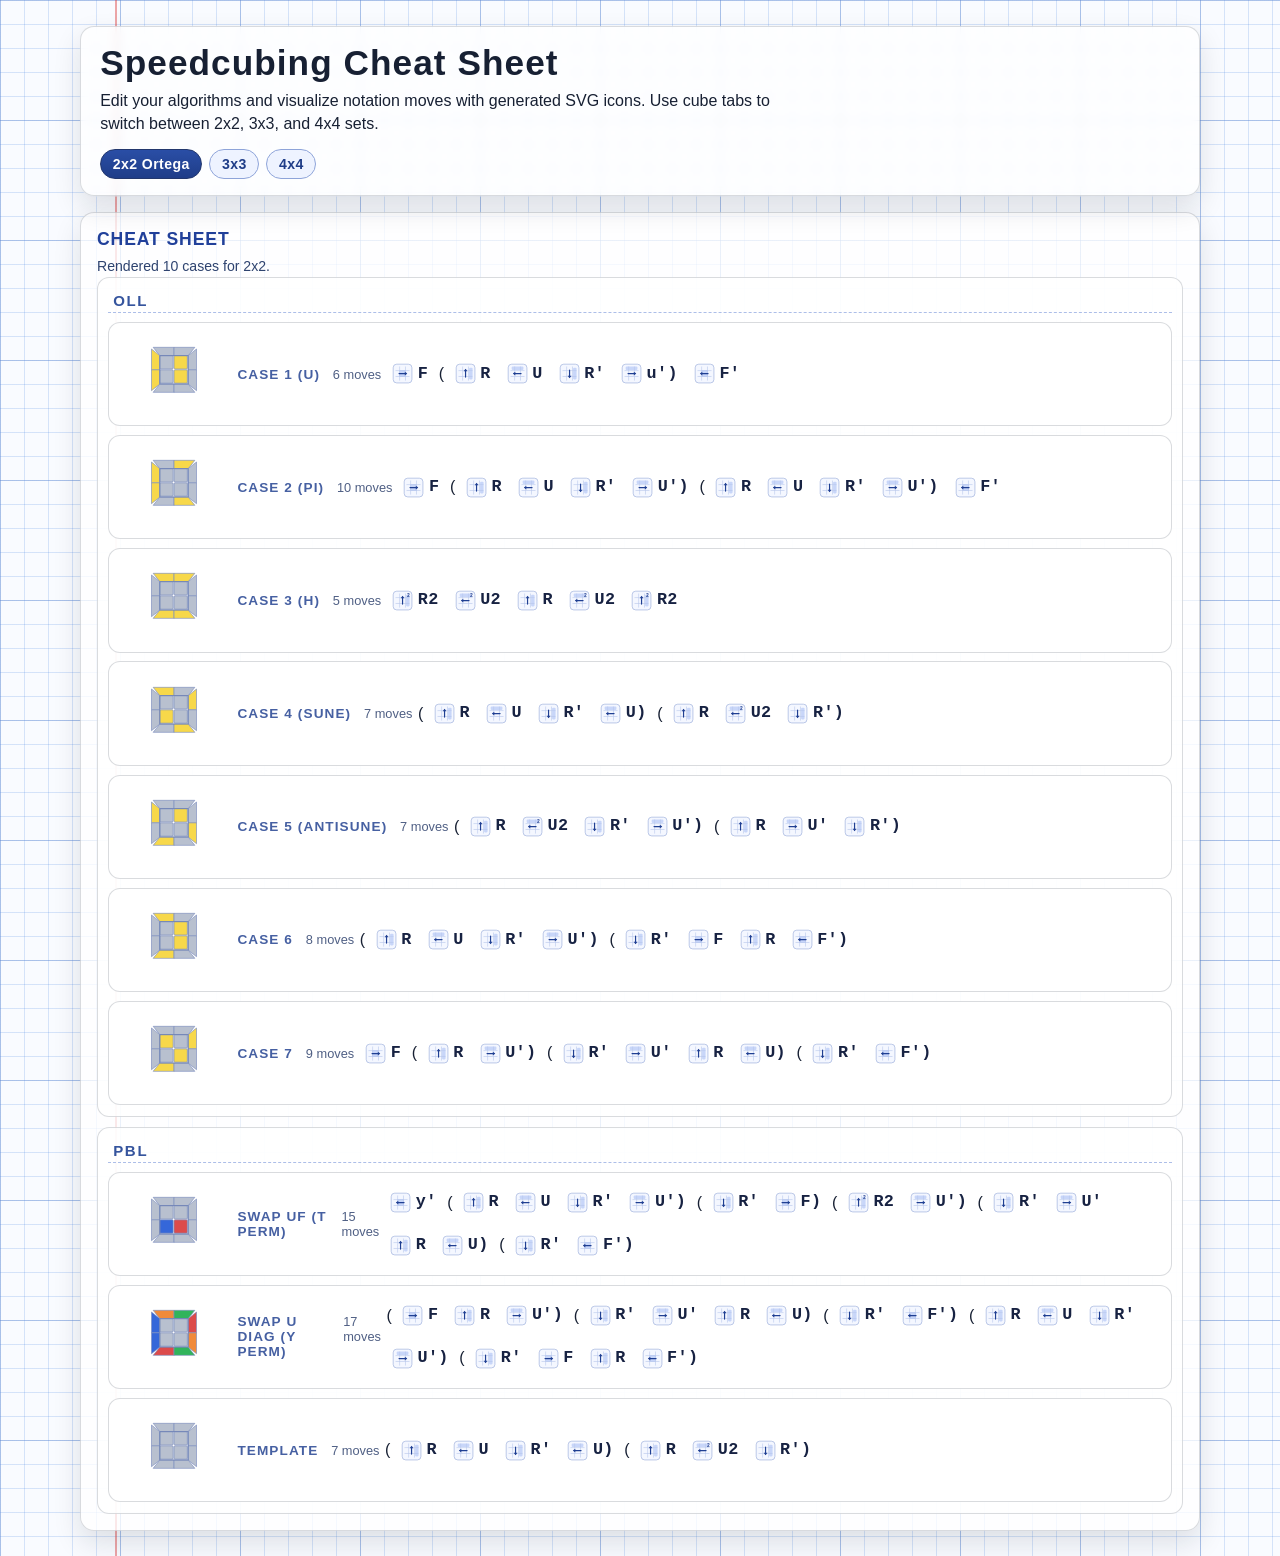
==== speedcubing-2x2.html @ 2b7b2914 "feat: add HTML pages for 2x2, 3x3, and 4x4 cheat sheets with initial content" ====
<!DOCTYPE html>
<html lang="en">

<head>
    <meta charset="UTF-8" />
    <meta name="viewport" content="width=device-width, initial-scale=1.0" />
    <title>Speedcubing Cheat Sheet</title>
    <link rel="stylesheet" href="speedcubing-cheatsheet.css">
</head>

<body>
    <main class="page">
        <section class="hero">
            <h1>Speedcubing Cheat Sheet</h1>
            <p>
                Edit your algorithms and visualize notation moves with generated SVG icons.
                Use cube tabs to switch between 2x2, 3x3, and 4x4 sets.
            </p>
            <div class="cube-tabs" id="cubeTabs">
                <button class="cube-tab active" data-cube="2x2" type="button">2x2 Ortega</button>
                <button class="cube-tab" data-cube="3x3" type="button">3x3</button>
                <button class="cube-tab" data-cube="4x4" type="button">4x4</button>
            </div>
        </section>

        <section class="layout">
            <section class="panel">
                <h2>Cheat Sheet</h2>
                <div id="status" class="status"></div>
                <div id="sheet" class="sheet"></div>
            </section>
        </section>
    </main>

    <script>
        const CONFIG_PATH = "./speedcubing-config.json";
        const SVG_NS = "http://www.w3.org/2000/svg";
        const faceColors = {
            y: "#f7d84a",
            w: "#f5f7fb",
            g: "#31b45b",
            G: "#b8c0cf",
            b: "#3567d9",
            r: "#dc4b4b",
            o: "#f08a3a"
        };

        const fallbackConfig = {
            cubes: {
                "2x2 Ortega": {
                    groups: []
                },
                "3x3": {
                    groups: []
                },
                "4x4": {
                    groups: []
                }
            }
        };

        const cubeTabsEl = document.getElementById("cubeTabs");
        const cubeTabButtons = Array.from(cubeTabsEl.querySelectorAll(".cube-tab"));
        const statusEl = document.getElementById("status");
        const sheetEl = document.getElementById("sheet");

        let activeCube = "2x2";
        let appConfig = fallbackConfig;

        function makeSvgEl(name, attrs) {
            const el = document.createElementNS(SVG_NS, name);
            Object.entries(attrs).forEach(([key, value]) => {
                el.setAttribute(key, value);
            });
            return el;
        }

        function setStatus(message, isError = false) {
            statusEl.textContent = message;
            statusEl.style.color = isError ? "#a52b2b" : "#2e436f";
        }

        function getCubeData(cubeId) {
            const empty = { groups: [] };
            if (!appConfig || !appConfig.cubes || typeof appConfig.cubes !== "object") {
                return empty;
            }

            if (appConfig.cubes[cubeId]) {
                return appConfig.cubes[cubeId];
            }

            const normalizedTarget = String(cubeId || "").toLowerCase().replace(/\s+/g, "");
            const matchKey = Object.keys(appConfig.cubes).find((key) => {
                const normalizedKey = String(key || "").toLowerCase().replace(/\s+/g, "");
                return normalizedKey === normalizedTarget || normalizedKey.startsWith(normalizedTarget);
            });

            return matchKey ? appConfig.cubes[matchKey] : empty;
        }

        function oppositeDirection(dir) {
            const opposites = { up: "down", down: "up", left: "right", right: "left" };
            return opposites[dir] || dir;
        }

        function directionForMove(move) {
            const face = (move.match(/[URFDLB]/i) || ["F"])[0].toUpperCase();
            const clockwiseByFace = {
                U: "left",
                D: "left",
                R: "up",
                L: "down",
                F: "right",
                B: "left"
            };
            const base = clockwiseByFace[face] || "right";
            return move.includes("'") ? oppositeDirection(base) : base;
        }

        function highlightRectForFace(face) {
            const rects = {
                U: { x: "8", y: "6", width: "20", height: "6" },
                D: { x: "8", y: "24", width: "20", height: "6" },
                R: { x: "24", y: "8", width: "6", height: "20" },
                L: { x: "6", y: "8", width: "6", height: "20" },
                F: { x: "12", y: "12", width: "12", height: "12" },
                B: { x: "11", y: "11", width: "14", height: "14" }
            };
            return rects[face] || rects.F;
        }

        function addArrowToSvg(svg, direction) {
            const arrows = {
                up: { line: "18 24 18 12", head: "18,10 14.8,14.2 21.2,14.2" },
                down: { line: "18 12 18 24", head: "18,26 14.8,21.8 21.2,21.8" },
                left: { line: "24 18 12 18", head: "10,18 14.2,14.8 14.2,21.2" },
                right: { line: "12 18 24 18", head: "26,18 21.8,14.8 21.8,21.2" }
            };
            const cfg = arrows[direction] || arrows.right;
            const lineParts = cfg.line.split(" ");

            svg.appendChild(makeSvgEl("line", {
                x1: lineParts[0],
                y1: lineParts[1],
                x2: lineParts[2],
                y2: lineParts[3],
                stroke: "#1f3f92",
                "stroke-width": "2",
                "stroke-linecap": "round"
            }));

            svg.appendChild(makeSvgEl("polygon", {
                points: cfg.head,
                fill: "#1f3f92"
            }));
        }

        function createMoveSvg(move) {
            const face = (move.match(/[URFDLB]/i) || ["F"])[0].toUpperCase();
            const svg = makeSvgEl("svg", {
                class: "move-icon",
                viewBox: "0 0 36 36",
                "aria-hidden": "true",
                focusable: "false"
            });

            svg.appendChild(makeSvgEl("rect", {
                x: "2",
                y: "2",
                width: "32",
                height: "32",
                rx: "6",
                fill: "#f4f7ff",
                stroke: "#90a5d6",
                "stroke-width": "1"
            }));

            const hl = highlightRectForFace(face);
            svg.appendChild(makeSvgEl("rect", {
                ...hl,
                rx: "1.8",
                fill: "#c8d6f9"
            }));

            svg.appendChild(makeSvgEl("line", { x1: "13", y1: "6", x2: "13", y2: "30", stroke: "#b7c6ea", "stroke-width": "1" }));
            svg.appendChild(makeSvgEl("line", { x1: "23", y1: "6", x2: "23", y2: "30", stroke: "#b7c6ea", "stroke-width": "1" }));
            svg.appendChild(makeSvgEl("line", { x1: "6", y1: "13", x2: "30", y2: "13", stroke: "#b7c6ea", "stroke-width": "1" }));
            svg.appendChild(makeSvgEl("line", { x1: "6", y1: "23", x2: "30", y2: "23", stroke: "#b7c6ea", "stroke-width": "1" }));

            addArrowToSvg(svg, directionForMove(move));

            if (move.includes("2")) {
                svg.appendChild(makeSvgEl("text", {
                    x: "28",
                    y: "12",
                    fill: "#203f8f",
                    "font-size": "8",
                    "font-family": "Menlo, Consolas, monospace",
                    "font-weight": "700",
                    "text-anchor": "middle"
                })).textContent = "2";
            }

            return svg;
        }

        function createMoveEl(move) {
            const moveEl = document.createElement("span");
            moveEl.className = "move";
            moveEl.appendChild(createMoveSvg(move));

            const label = document.createElement("span");
            label.className = "move-text";
            label.textContent = move;
            moveEl.appendChild(label);

            return moveEl;
        }

        function colorFromCode(code) {
            const raw = String(code || "").trim();
            if (Object.prototype.hasOwnProperty.call(faceColors, raw)) {
                return faceColors[raw];
            }
            return faceColors[raw.toLowerCase()] || "#d9e0f2";
        }

        function drawFace(svg, stickers, size, x, y, cell) {
            for (let row = 0; row < size; row += 1) {
                for (let col = 0; col < size; col += 1) {
                    const idx = row * size + col;
                    const fill = colorFromCode(stickers[idx]);
                    svg.appendChild(makeSvgEl("rect", {
                        x: String(x + col * cell),
                        y: String(y + row * cell),
                        width: String(cell - 1),
                        height: String(cell - 1),
                        rx: "1.2",
                        fill,
                        stroke: "#7e8fbf",
                        "stroke-width": "0.8"
                    }));
                }
            }
        }

        function normalizeFaceGrid(faceData, size, fallbackCode) {
            const fallbackRows = Array.from({ length: size }, () =>
                Array.from({ length: size }, () => fallbackCode)
            );

            if (!Array.isArray(faceData) || !faceData.length) {
                return fallbackRows;
            }

            if (typeof faceData[0] === "string" && faceData[0].includes("|")) {
                const rows = faceData
                    .slice(0, size)
                    .map((row) => String(row).split("|").slice(0, size));

                while (rows.length < size) {
                    rows.push(Array.from({ length: size }, () => fallbackCode));
                }

                return rows.map((row) => {
                    const fixed = row.map((code) => String(code || fallbackCode).trim() || fallbackCode);
                    while (fixed.length < size) {
                        fixed.push(fallbackCode);
                    }
                    return fixed;
                });
            }

            const legacyFlat = faceData.map((v) => String(v || fallbackCode));
            if (legacyFlat.length >= size * size) {
                const rows = [];
                for (let r = 0; r < size; r += 1) {
                    rows.push(legacyFlat.slice(r * size, r * size + size));
                }
                return rows;
            }

            return fallbackRows;
        }

        function drawHorizontalBand(svg, colors, x, yInner, yOuter, innerWidth, outerWidth) {
            const count = colors.length;
            const innerStep = innerWidth / count;
            const outerStep = outerWidth / count;
            const outerX = x - (outerWidth - innerWidth) / 2;

            for (let i = 0; i < count; i += 1) {
                const ix1 = x + i * innerStep;
                const ix2 = x + (i + 1) * innerStep;
                const ox1 = outerX + i * outerStep;
                const ox2 = outerX + (i + 1) * outerStep;

                svg.appendChild(makeSvgEl("polygon", {
                    points: `${ix1},${yInner} ${ix2},${yInner} ${ox2},${yOuter} ${ox1},${yOuter}`,
                    fill: colorFromCode(colors[i]),
                    stroke: "#7e8fbf",
                    "stroke-width": "0.8"
                }));
            }
        }

        function drawVerticalBand(svg, colors, xInner, xOuter, y, innerHeight, outerHeight) {
            const count = colors.length;
            const innerStep = innerHeight / count;
            const outerStep = outerHeight / count;
            const outerY = y - (outerHeight - innerHeight) / 2;

            for (let i = 0; i < count; i += 1) {
                const iy1 = y + i * innerStep;
                const iy2 = y + (i + 1) * innerStep;
                const oy1 = outerY + i * outerStep;
                const oy2 = outerY + (i + 1) * outerStep;

                svg.appendChild(makeSvgEl("polygon", {
                    points: `${xInner},${iy1} ${xInner},${iy2} ${xOuter},${oy2} ${xOuter},${oy1}`,
                    fill: colorFromCode(colors[i]),
                    stroke: "#7e8fbf",
                    "stroke-width": "0.8"
                }));
            }
        }

        function makeSolidFace(size, code) {
            return Array.from({ length: size * size }, () => code);
        }

        function createStartImageSvg(startImage, cubeId) {
            const size = Number(startImage && startImage.size) || Number(cubeId[0]) || 2;
            const faces = (startImage && startImage.faces) || {};
            const upGrid = normalizeFaceGrid(faces.U, size, "y");
            const frontGrid = normalizeFaceGrid(faces.F, size, "g");
            const rightGrid = normalizeFaceGrid(faces.R, size, "r");
            const backGrid = normalizeFaceGrid(faces.B, size, "b");
            const leftGrid = normalizeFaceGrid(faces.L, size, "o");

            const up = upGrid.flat();
            const frontRow = frontGrid[0];
            const rightRow = rightGrid[0];
            const backRow = backGrid[0];
            const leftRow = leftGrid[0];

            const faceWidth = size === 2 ? 34 : size === 3 ? 38 : 40;
            const bandDepth = size === 2 ? 10 : size === 3 ? 9 : 8;
            const expand = size === 2 ? 8 : size === 3 ? 6 : 5;
            const cell = faceWidth / size;
            const topX = 60 - faceWidth / 2;
            const topY = 26;

            const svg = makeSvgEl("svg", {
                class: "start-preview",
                viewBox: "0 0 120 96",
                "aria-hidden": "true",
                focusable: "false"
            });

            drawHorizontalBand(svg, backRow, topX, topY, topY - bandDepth, faceWidth, faceWidth + expand * 2);
            drawVerticalBand(svg, rightRow, topX + faceWidth, topX + faceWidth + bandDepth, topY, faceWidth, faceWidth + expand * 2);
            drawHorizontalBand(svg, frontRow, topX, topY + faceWidth, topY + faceWidth + bandDepth, faceWidth, faceWidth + expand * 2);
            drawVerticalBand(svg, leftRow, topX, topX - bandDepth, topY, faceWidth, faceWidth + expand * 2);

            drawFace(svg, up, size, topX, topY, cell);

            svg.appendChild(makeSvgEl("rect", {
                x: String(topX),
                y: String(topY),
                width: String(faceWidth),
                height: String(faceWidth),
                fill: "none",
                stroke: "#6f83b6",
                "stroke-width": "1.1"
            }));

            return svg;
        }

        function renderSheet(cubeId) {
            sheetEl.innerHTML = "";
            const cube = getCubeData(cubeId);
            const groups = Array.isArray(cube.groups) ? cube.groups : [];

            if (!groups.length) {
                const empty = document.createElement("div");
                empty.className = "hint";
                empty.textContent = `No ${cubeId} cases yet. Add groups and cases to speedcubing-config.json.`;
                sheetEl.appendChild(empty);
                return;
            }

            let caseCount = 0;
            groups.forEach((group) => {
                const cases = Array.isArray(group.cases) ? group.cases : [];
                if (!cases.length) {
                    return;
                }

                const block = document.createElement("section");
                block.className = "group-block";

                const title = document.createElement("h3");
                title.className = "group-title";
                title.textContent = group.name || "General";
                block.appendChild(title);

                cases.forEach((caseItem, index) => {
                    const card = document.createElement("article");
                    card.className = "alg-card";
                    card.style.animationDelay = `${index * 45}ms`;

                    const caseTop = document.createElement("div");
                    caseTop.className = "case-top";

                    const head = document.createElement("div");
                    head.className = "alg-head";

                    const name = document.createElement("div");
                    name.className = "alg-name";
                    name.textContent = caseItem.name || "Case";

                    const seqText = String(caseItem.sequence || "").trim();
                    const moveCount = seqText ? seqText.split(/\s+/).filter(Boolean).length : 0;

                    const meta = document.createElement("div");
                    meta.className = "alg-meta";
                    meta.textContent = `${moveCount} moves`;

                    head.appendChild(name);
                    head.appendChild(meta);

                    const preview = createStartImageSvg(caseItem.startImage, cubeId);
                    caseTop.appendChild(preview);
                    caseTop.appendChild(head);

                    const seq = document.createElement("div");
                    seq.className = "sequence";

                    seqText.split(/\s+/).filter(Boolean).forEach((move) => {
                        // If the move starts with '(', insert '(' as text, then the SVG, then the rest
                        if (move.startsWith('(') && /\([URFDLB]/.test(move)) {
                            // Add '('
                            const paren = document.createElement('span');
                            paren.textContent = '(';
                            paren.style.alignContent = 'space-around';
                            seq.appendChild(paren);
                            // Add SVG for the move (without the '(')
                            seq.appendChild(createMoveEl(move.slice(1)));
                        } else {
                            seq.appendChild(createMoveEl(move));
                        }
                    });

                    card.appendChild(caseTop);
                    card.appendChild(seq);
                    block.appendChild(card);
                    caseCount += 1;
                });

                sheetEl.appendChild(block);
            });

            setStatus(`Rendered ${caseCount} cases for ${cubeId}.`);
        }

        function setActiveCubeTab(cubeId) {
            cubeTabButtons.forEach((btn) => {
                btn.classList.toggle("active", btn.dataset.cube === cubeId);
            });
        }

        async function loadConfigFromFile() {
            try {
                const response = await fetch(`${CONFIG_PATH}?t=${Date.now()}`);
                if (!response.ok) {
                    throw new Error(`Could not load ${CONFIG_PATH} (${response.status}).`);
                }

                const json = await response.json();
                if (!json || typeof json !== "object" || !json.cubes || typeof json.cubes !== "object") {
                    throw new Error("Config JSON must contain a top-level cubes object.");
                }

                appConfig = json;
                renderSheet(activeCube);
            } catch (err) {
                setStatus(`${err.message || "Failed to read config."} If opened via file://, use a local server.`, true);
                sheetEl.innerHTML = "";
            }
        }

        cubeTabButtons.forEach((btn) => {
            btn.addEventListener("click", () => {
                if (btn.dataset.cube === activeCube) {
                    return;
                }
                activeCube = btn.dataset.cube;
                setActiveCubeTab(activeCube);
                renderSheet(activeCube);
            });
        });

        setActiveCubeTab(activeCube);
        loadConfigFromFile();
    </script>
</body>

</html>
---- speedcubing-cheatsheet.css ----
/* Speedcubing Cheat Sheet Styles */

:root {
    --paper: #f9fbff;
    --line: rgba(99, 150, 230, 0.24);
    --line-bold: rgba(74, 115, 190, 0.33);
    --margin-line: rgba(220, 60, 60, 0.45);
    --ink: #172033;
    --accent: #21409a;
    --accent-soft: #dbe4ff;
    --card: rgba(255, 255, 255, 0.75);
    --border: rgba(23, 32, 51, 0.16);
    --shadow: 0 12px 28px rgba(18, 25, 39, 0.12);
    --radius: 14px;
}

* {
    box-sizing: border-box;
}

body {
    margin: 0;
    color: var(--ink);
    font-family: "Avenir Next Condensed", "Trebuchet MS", "Segoe UI", sans-serif;
    min-height: 100vh;
    background:
        linear-gradient(90deg,
            transparent 0,
            transparent 7.2rem,
            var(--margin-line) 7.2rem,
            var(--margin-line) 7.3rem,
            transparent 7.3rem),
        linear-gradient(var(--line) 1px, transparent 1px),
        linear-gradient(90deg, var(--line) 1px, transparent 1px),
        linear-gradient(var(--line-bold) 1px, transparent 1px),
        linear-gradient(90deg, var(--line-bold) 1px, transparent 1px),
        var(--paper);
    background-size: 100% 100%, 1.5rem 1.5rem, 1.5rem 1.5rem, 7.5rem 7.5rem, 7.5rem 7.5rem, auto;
    padding: 1.6rem;
}

.page {
    max-width: 1120px;
    margin: 0 auto;
    display: grid;
    gap: 1rem;
}

.hero {
    background: var(--card);
    border: 1px solid var(--border);
    box-shadow: var(--shadow);
    border-radius: var(--radius);
    padding: 1rem 1.2rem;
    backdrop-filter: blur(5px);
    animation: rise 0.55s ease-out;
}

.hero h1 {
    margin: 0;
    font-size: clamp(1.45rem, 2.8vw, 2.2rem);
    letter-spacing: 0.03em;
}

.hero p {
    margin: 0.4rem 0 0;
    max-width: 76ch;
    font-size: 1rem;
    line-height: 1.45;
}

.cube-tabs {
    margin-top: 0.85rem;
    display: flex;
    flex-wrap: wrap;
    gap: 0.45rem;
}

.cube-tab {
    border: 1px solid #8ea4d9;
    background: #eef3ff;
    color: #1f3d88;
    border-radius: 999px;
    padding: 0.38rem 0.72rem;
    font-size: 0.88rem;
    font-weight: 700;
    letter-spacing: 0.03em;
    cursor: pointer;
}

.cube-tab.active {
    border-color: #22376d;
    background: linear-gradient(180deg, #2a4ea6, #1f3d88);
    color: #fff;
}

.layout {
    display: grid;
    gap: 1rem;
    grid-template-columns: 1fr;
    align-items: start;
}

.panel {
    background: var(--card);
    border: 1px solid var(--border);
    box-shadow: var(--shadow);
    border-radius: var(--radius);
    padding: 1rem;
    animation: rise 0.65s ease-out;
}

.panel h2 {
    margin: 0 0 0.5rem;
    font-size: 1.1rem;
    text-transform: uppercase;
    letter-spacing: 0.05em;
    color: var(--accent);
}

.panel p {
    margin: 0.3rem 0 0.8rem;
    line-height: 1.35;
    font-size: 0.95rem;
}

label {
    display: block;
    margin: 0.7rem 0 0.35rem;
    font-size: 0.88rem;
    text-transform: uppercase;
    letter-spacing: 0.04em;
    color: #334165;
    font-weight: 700;
}

textarea {
    width: 100%;
    border-radius: 10px;
    border: 1px solid var(--border);
    padding: 0.6rem 0.7rem;
    font: 500 0.95rem/1.45 "Menlo", "Consolas", monospace;
    background: #ffffffea;
    color: #18202f;
    resize: vertical;
}

.btn-row {
    display: flex;
    flex-wrap: wrap;
    gap: 0.5rem;
    margin-top: 0.7rem;
}

button {
    border: 1px solid #22376d;
    background: linear-gradient(180deg, #2a4ea6, #1f3d88);
    color: #fff;
    border-radius: 10px;
    padding: 0.5rem 0.8rem;
    cursor: pointer;
    font-size: 0.92rem;
    font-weight: 700;
    letter-spacing: 0.02em;
    transition: transform 0.12s ease, filter 0.12s ease;
}

button.secondary {
    background: #eef3ff;
    color: #223a7d;
    border-color: #9eb2e4;
}

button:hover {
    transform: translateY(-1px);
    filter: brightness(1.03);
}

.status {
    min-height: 1.2rem;
    margin-top: 0.4rem;
    font-size: 0.88rem;
    color: #2e436f;
}

.sheet {
    display: grid;
    gap: 0.65rem;
}

.group-block {
    border: 1px solid var(--border);
    border-radius: 12px;
    background: #ffffffd1;
    padding: 0.65rem;
    display: grid;
    gap: 0.55rem;
}

.group-title {
    margin: 0;
    padding: 0.2rem 0.3rem;
    font-size: 0.94rem;
    text-transform: uppercase;
    letter-spacing: 0.11em;
    color: #35549d;
    border-bottom: 1px dashed #adbee8;
}

.alg-card {
    border: 1px solid var(--border);
    border-radius: 12px;
    background: #ffffffcf;
    padding: 0.7rem 0.8rem;
    display: flex;
    gap: 0.35rem;
    animation: reveal 0.35s ease both;
}

.alg-head {
    display: flex;
    justify-content: space-between;
    align-items: baseline;
    gap: 0.8rem;
}

.case-top {
    display: flex;
    justify-content: flex-start;
    align-items: center;
    gap: 0.7rem;
}

.case-top .alg-head {
    flex: 1;
}

.start-preview {
    width: 104px;
    height: 80px;
    flex: 0 0 auto;
}

.alg-name {
    font-size: 0.85rem;
    text-transform: uppercase;
    letter-spacing: 0.08em;
    color: #4660a2;
    font-weight: 700;
}

.alg-meta {
    font-size: 0.8rem;
    color: #4f5f84;
}

.sequence {
    display: flex;
    flex-wrap: wrap;
    gap: 0.32rem;
}

.move {
    position: relative;
    display: inline-flex;
    align-items: center;
    justify-content: center;
    gap: 0.28rem;
    min-width: 2.5em;
    padding: 0.2rem 0.34rem;
    /* border-radius: 8px;
    border: 1px solid rgba(24, 35, 62, 0.15); */
    background: #fff;
    font: 700 1.05rem/1 "SF Mono", "Menlo", monospace;
    color: #172242;
    letter-spacing: 0.02em;
}

.move-icon {
    width: 1.32rem;
    height: 1.32rem;
    flex: 0 0 auto;
}

.move-text {
    display: inline-flex;
    align-items: center;
    line-height: 1;
}

.hint {
    font-size: 0.82rem;
    color: #384b79;
    background: #edf2ff;
    border: 1px dashed #adc0eb;
    border-radius: 10px;
    padding: 0.5rem;
    line-height: 1.35;
}

@keyframes rise {
    from {
        opacity: 0;
        transform: translateY(8px);
    }

    to {
        opacity: 1;
        transform: translateY(0);
    }
}

@keyframes reveal {
    from {
        opacity: 0;
        transform: translateY(6px);
    }

    to {
        opacity: 1;
        transform: translateY(0);
    }
}

@media (max-width: 900px) {
    body {
        padding: 0.9rem;
        background:
            linear-gradient(90deg,
                transparent 0,
                transparent 2.8rem,
                var(--margin-line) 2.8rem,
                var(--margin-line) 2.9rem,
                transparent 2.9rem),
            linear-gradient(var(--line) 1px, transparent 1px),
            linear-gradient(90deg, var(--line) 1px, transparent 1px),
            linear-gradient(var(--line-bold) 1px, transparent 1px),
            linear-gradient(90deg, var(--line-bold) 1px, transparent 1px),
            var(--paper);
        background-size: 100% 100%, 1.1rem 1.1rem, 1.1rem 1.1rem, 5.5rem 5.5rem, 5.5rem 5.5rem, auto;
    }

    .layout {
        grid-template-columns: 1fr;
    }
}
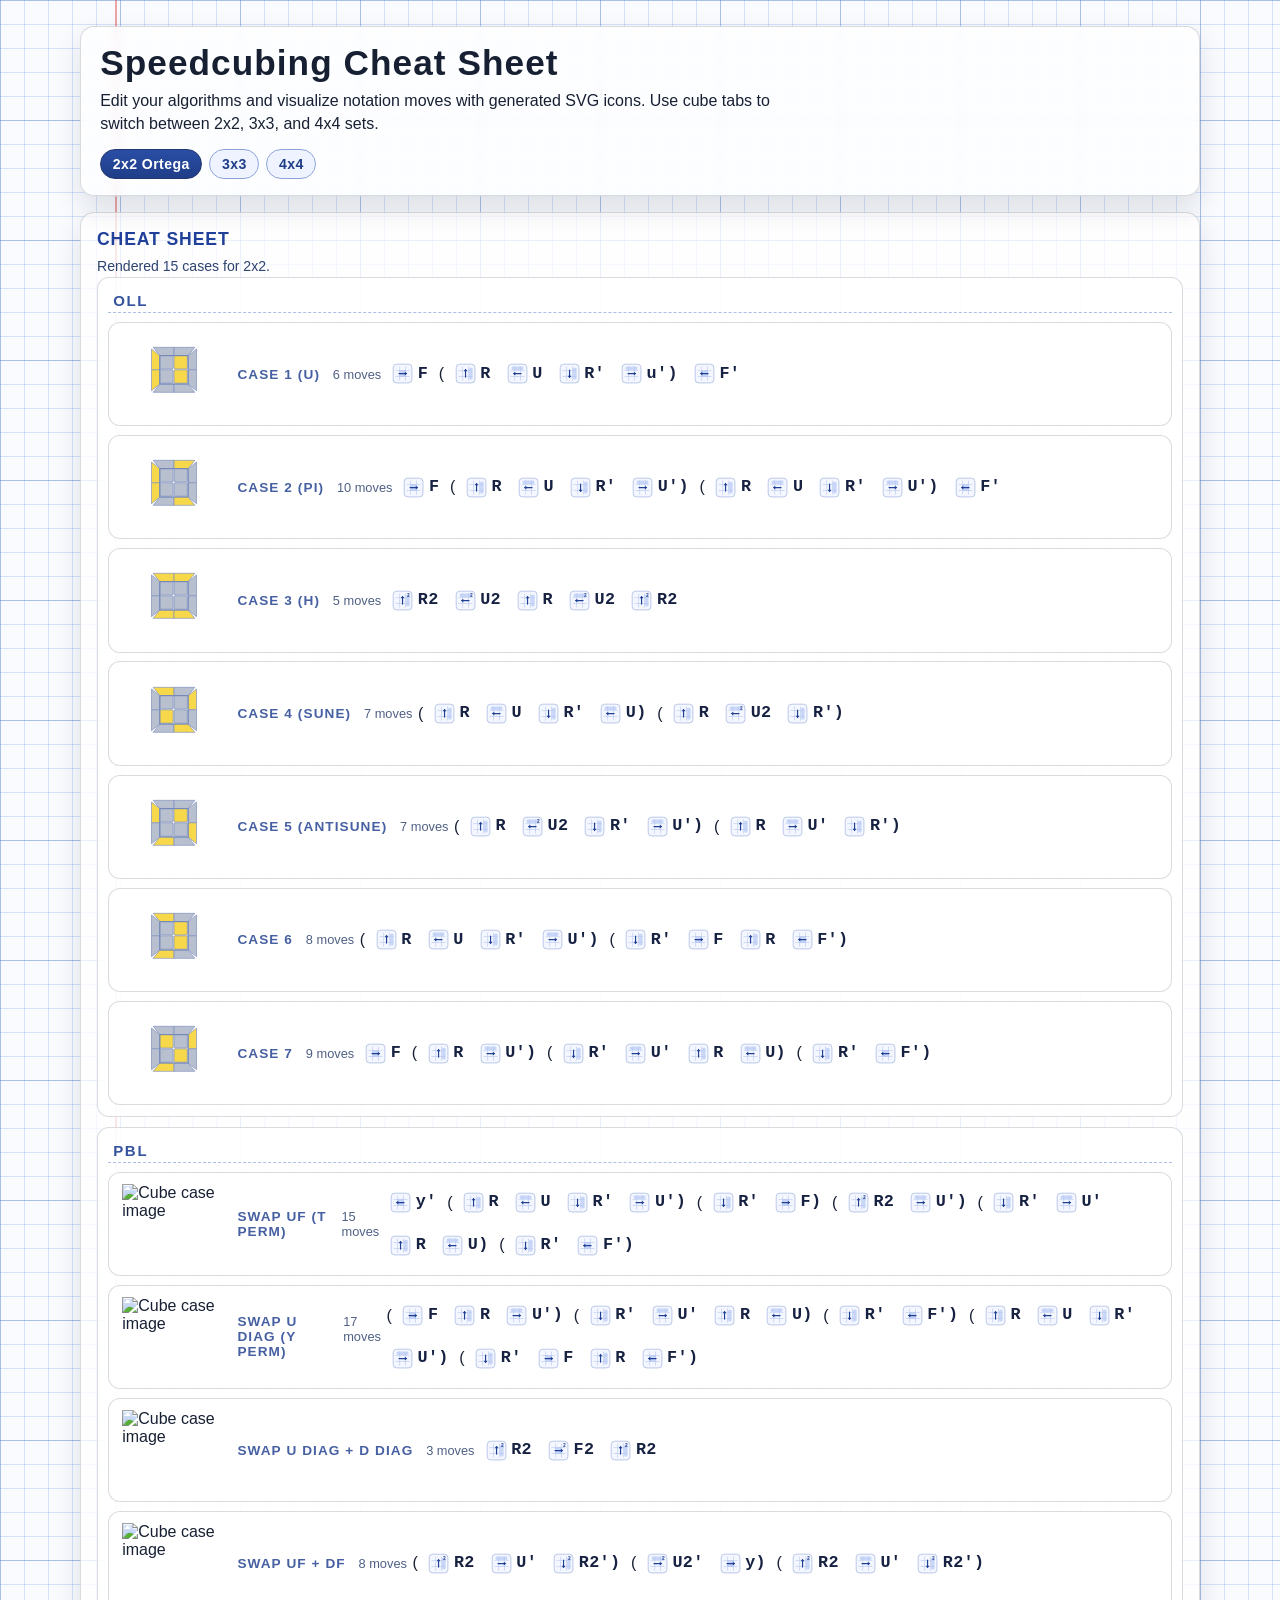
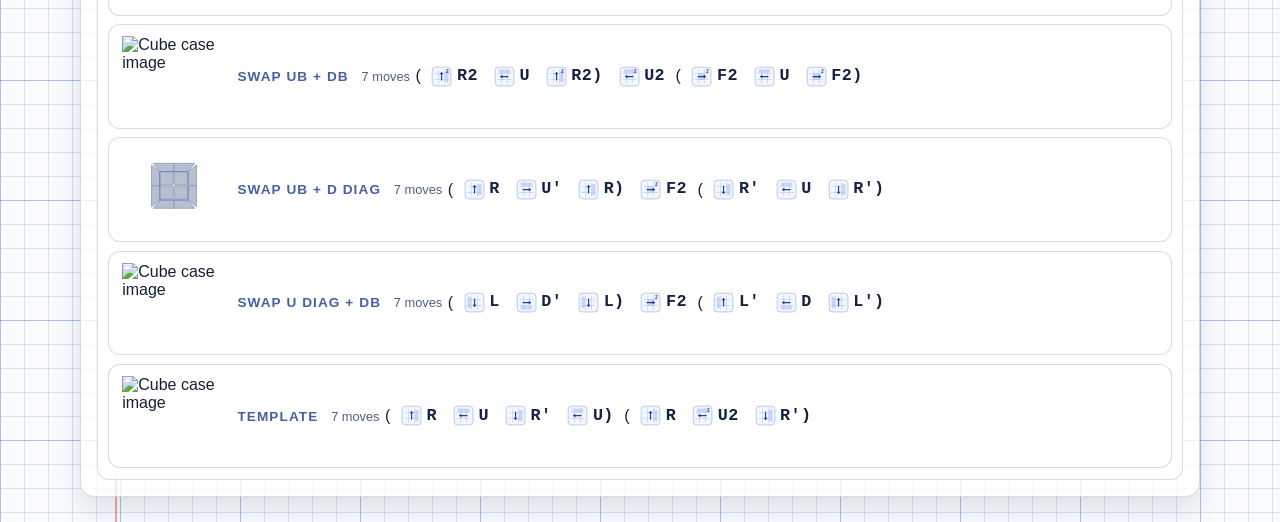
==== commit d170d51d: "feat: add image support for cube cases and utility functions for SVG rendering" ====
--- a/speedcubing-2x2.html
+++ b/speedcubing-2x2.html
@@ -331,6 +331,18 @@
         }
 
         function createStartImageSvg(startImage, cubeId) {
+            if (startImage && startImage.type === 'image' && startImage.url) {
+                const img = document.createElement('img');
+                img.src = startImage.url;
+                img.alt = 'Cube case image';
+                img.className = 'start-preview';
+                img.style.maxWidth = '120px';
+                img.style.maxHeight = '96px';
+                img.style.display = 'block';
+                return img;
+            }
+
+            // Default SVG rendering
             const size = Number(startImage && startImage.size) || Number(cubeId[0]) || 2;
             const faces = (startImage && startImage.faces) || {};
             const upGrid = normalizeFaceGrid(faces.U, size, "y");
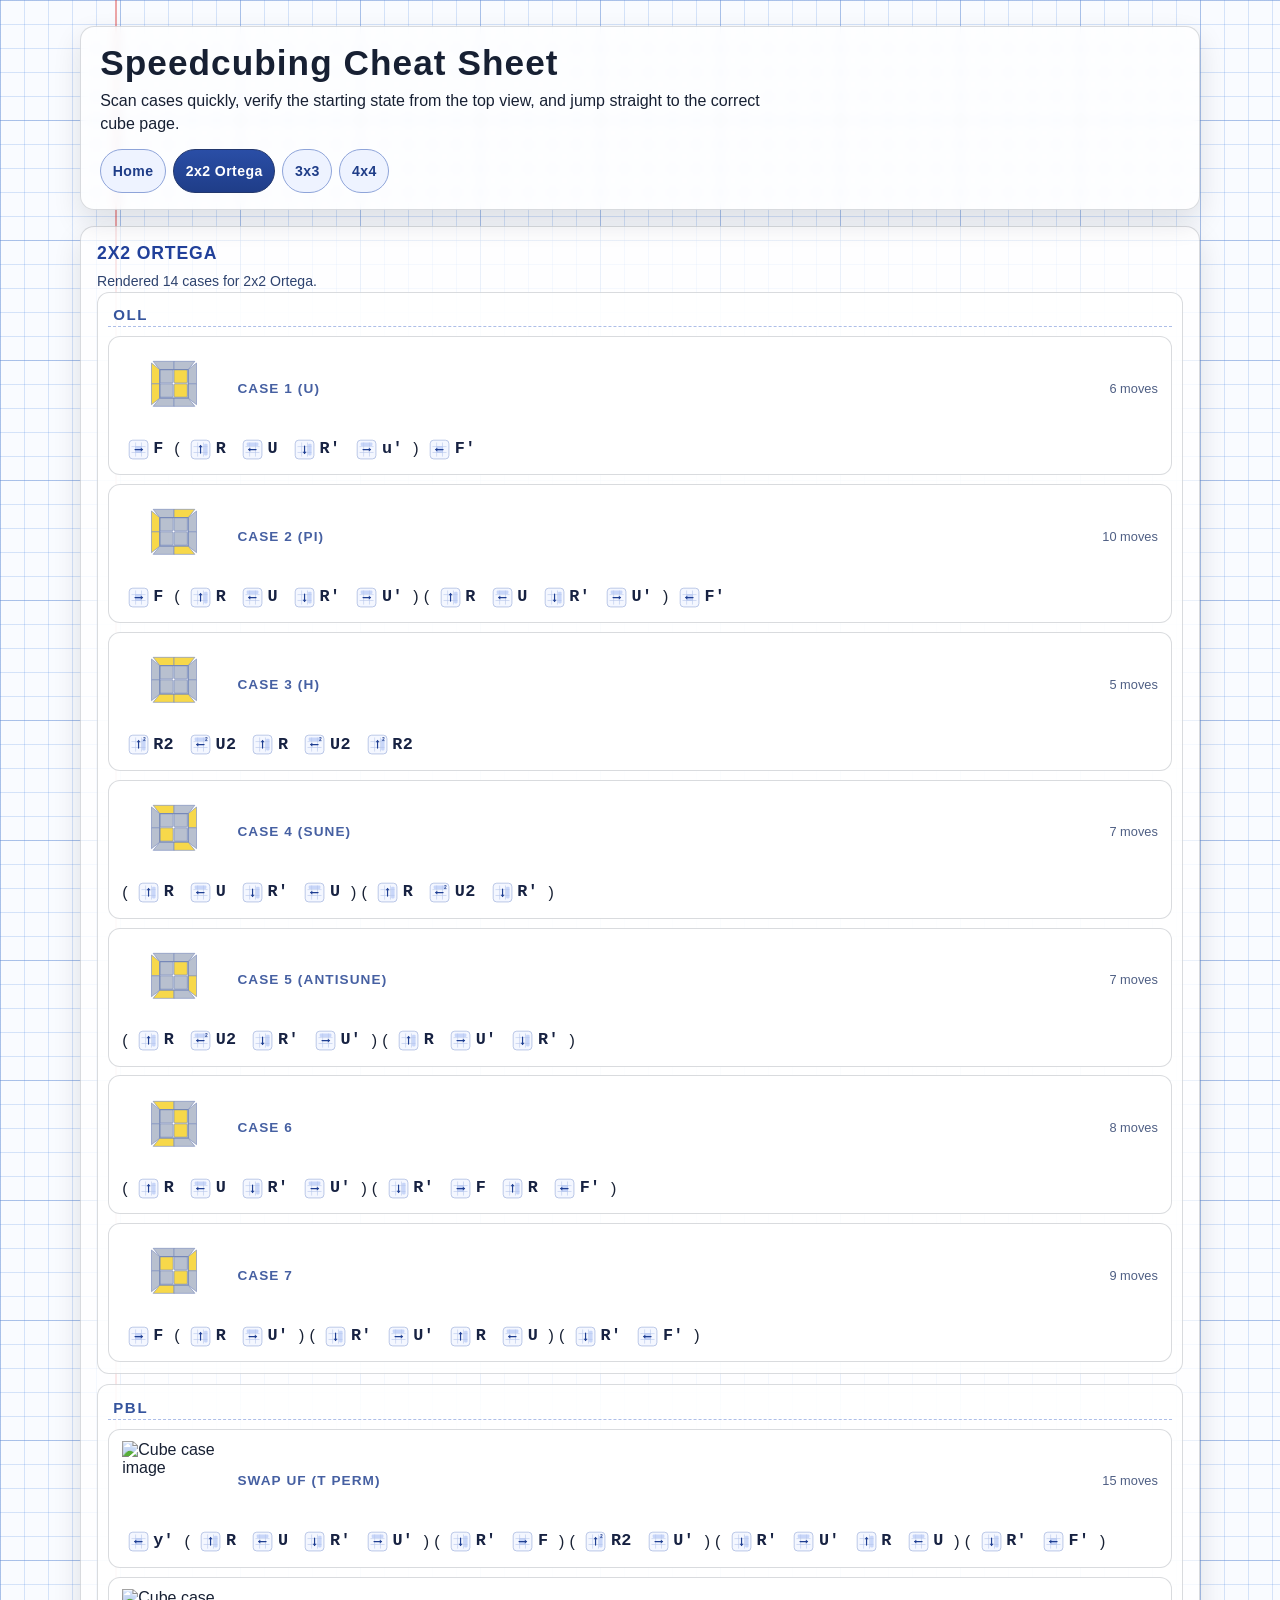
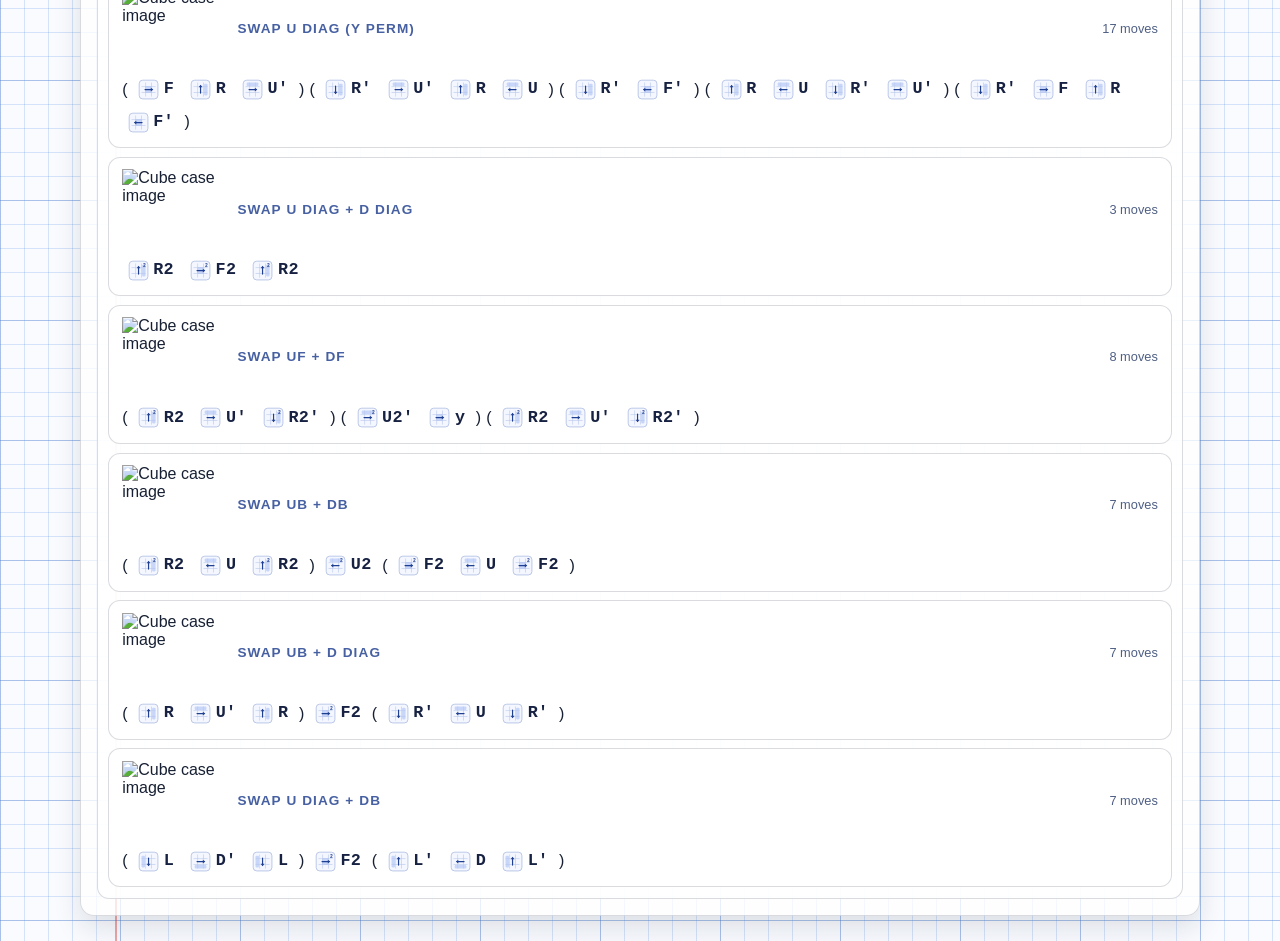
==== commit 13a9fe0c: "Refactor speedcubing pages and configurations - Updated speedcubing-3x3.html and speedcubing-4x4.htm" ====
--- a/speedcubing-2x2.html
+++ b/speedcubing-2x2.html
@@ -4,7 +4,7 @@
 <head>
     <meta charset="UTF-8" />
     <meta name="viewport" content="width=device-width, initial-scale=1.0" />
-    <title>Speedcubing Cheat Sheet</title>
+    <title>Speedcubing Cheat Sheet - 2x2 Ortega</title>
     <link rel="stylesheet" href="speedcubing-cheatsheet.css">
 </head>
 
@@ -13,510 +13,35 @@
         <section class="hero">
             <h1>Speedcubing Cheat Sheet</h1>
             <p>
-                Edit your algorithms and visualize notation moves with generated SVG icons.
-                Use cube tabs to switch between 2x2, 3x3, and 4x4 sets.
+                Scan cases quickly, verify the starting state from the top view, and jump straight to the correct cube
+                page.
             </p>
-            <div class="cube-tabs" id="cubeTabs">
-                <button class="cube-tab active" data-cube="2x2" type="button">2x2 Ortega</button>
-                <button class="cube-tab" data-cube="3x3" type="button">3x3</button>
-                <button class="cube-tab" data-cube="4x4" type="button">4x4</button>
-            </div>
+            <nav class="hero-nav cube-tabs" aria-label="Cube size navigation">
+                <a class="cube-tab" href="index.html">Home</a>
+                <a class="cube-tab active" href="speedcubing-2x2.html" aria-current="page">2x2 Ortega</a>
+                <a class="cube-tab" href="speedcubing-3x3.html">3x3</a>
+                <a class="cube-tab" href="speedcubing-4x4.html">4x4</a>
+            </nav>
         </section>
 
         <section class="layout">
             <section class="panel">
-                <h2>Cheat Sheet</h2>
+                <h2>2x2 Ortega</h2>
                 <div id="status" class="status"></div>
                 <div id="sheet" class="sheet"></div>
             </section>
         </section>
     </main>
 
+    <script src="speedcubing-utils.js"></script>
+    <script src="speedcubing-app.js"></script>
     <script>
-        const CONFIG_PATH = "./speedcubing-config.json";
-        const SVG_NS = "http://www.w3.org/2000/svg";
-        const faceColors = {
-            y: "#f7d84a",
-            w: "#f5f7fb",
-            g: "#31b45b",
-            G: "#b8c0cf",
-            b: "#3567d9",
-            r: "#dc4b4b",
-            o: "#f08a3a"
-        };
-
-        const fallbackConfig = {
-            cubes: {
-                "2x2 Ortega": {
-                    groups: []
-                },
-                "3x3": {
-                    groups: []
-                },
-                "4x4": {
-                    groups: []
-                }
-            }
-        };
-
-        const cubeTabsEl = document.getElementById("cubeTabs");
-        const cubeTabButtons = Array.from(cubeTabsEl.querySelectorAll(".cube-tab"));
-        const statusEl = document.getElementById("status");
-        const sheetEl = document.getElementById("sheet");
-
-        let activeCube = "2x2";
-        let appConfig = fallbackConfig;
-
-        function makeSvgEl(name, attrs) {
-            const el = document.createElementNS(SVG_NS, name);
-            Object.entries(attrs).forEach(([key, value]) => {
-                el.setAttribute(key, value);
-            });
-            return el;
-        }
-
-        function setStatus(message, isError = false) {
-            statusEl.textContent = message;
-            statusEl.style.color = isError ? "#a52b2b" : "#2e436f";
-        }
-
-        function getCubeData(cubeId) {
-            const empty = { groups: [] };
-            if (!appConfig || !appConfig.cubes || typeof appConfig.cubes !== "object") {
-                return empty;
-            }
-
-            if (appConfig.cubes[cubeId]) {
-                return appConfig.cubes[cubeId];
-            }
-
-            const normalizedTarget = String(cubeId || "").toLowerCase().replace(/\s+/g, "");
-            const matchKey = Object.keys(appConfig.cubes).find((key) => {
-                const normalizedKey = String(key || "").toLowerCase().replace(/\s+/g, "");
-                return normalizedKey === normalizedTarget || normalizedKey.startsWith(normalizedTarget);
-            });
-
-            return matchKey ? appConfig.cubes[matchKey] : empty;
-        }
-
-        function oppositeDirection(dir) {
-            const opposites = { up: "down", down: "up", left: "right", right: "left" };
-            return opposites[dir] || dir;
-        }
-
-        function directionForMove(move) {
-            const face = (move.match(/[URFDLB]/i) || ["F"])[0].toUpperCase();
-            const clockwiseByFace = {
-                U: "left",
-                D: "left",
-                R: "up",
-                L: "down",
-                F: "right",
-                B: "left"
-            };
-            const base = clockwiseByFace[face] || "right";
-            return move.includes("'") ? oppositeDirection(base) : base;
-        }
-
-        function highlightRectForFace(face) {
-            const rects = {
-                U: { x: "8", y: "6", width: "20", height: "6" },
-                D: { x: "8", y: "24", width: "20", height: "6" },
-                R: { x: "24", y: "8", width: "6", height: "20" },
-                L: { x: "6", y: "8", width: "6", height: "20" },
-                F: { x: "12", y: "12", width: "12", height: "12" },
-                B: { x: "11", y: "11", width: "14", height: "14" }
-            };
-            return rects[face] || rects.F;
-        }
-
-        function addArrowToSvg(svg, direction) {
-            const arrows = {
-                up: { line: "18 24 18 12", head: "18,10 14.8,14.2 21.2,14.2" },
-                down: { line: "18 12 18 24", head: "18,26 14.8,21.8 21.2,21.8" },
-                left: { line: "24 18 12 18", head: "10,18 14.2,14.8 14.2,21.2" },
-                right: { line: "12 18 24 18", head: "26,18 21.8,14.8 21.8,21.2" }
-            };
-            const cfg = arrows[direction] || arrows.right;
-            const lineParts = cfg.line.split(" ");
-
-            svg.appendChild(makeSvgEl("line", {
-                x1: lineParts[0],
-                y1: lineParts[1],
-                x2: lineParts[2],
-                y2: lineParts[3],
-                stroke: "#1f3f92",
-                "stroke-width": "2",
-                "stroke-linecap": "round"
-            }));
-
-            svg.appendChild(makeSvgEl("polygon", {
-                points: cfg.head,
-                fill: "#1f3f92"
-            }));
-        }
-
-        function createMoveSvg(move) {
-            const face = (move.match(/[URFDLB]/i) || ["F"])[0].toUpperCase();
-            const svg = makeSvgEl("svg", {
-                class: "move-icon",
-                viewBox: "0 0 36 36",
-                "aria-hidden": "true",
-                focusable: "false"
-            });
-
-            svg.appendChild(makeSvgEl("rect", {
-                x: "2",
-                y: "2",
-                width: "32",
-                height: "32",
-                rx: "6",
-                fill: "#f4f7ff",
-                stroke: "#90a5d6",
-                "stroke-width": "1"
-            }));
-
-            const hl = highlightRectForFace(face);
-            svg.appendChild(makeSvgEl("rect", {
-                ...hl,
-                rx: "1.8",
-                fill: "#c8d6f9"
-            }));
-
-            svg.appendChild(makeSvgEl("line", { x1: "13", y1: "6", x2: "13", y2: "30", stroke: "#b7c6ea", "stroke-width": "1" }));
-            svg.appendChild(makeSvgEl("line", { x1: "23", y1: "6", x2: "23", y2: "30", stroke: "#b7c6ea", "stroke-width": "1" }));
-            svg.appendChild(makeSvgEl("line", { x1: "6", y1: "13", x2: "30", y2: "13", stroke: "#b7c6ea", "stroke-width": "1" }));
-            svg.appendChild(makeSvgEl("line", { x1: "6", y1: "23", x2: "30", y2: "23", stroke: "#b7c6ea", "stroke-width": "1" }));
-
-            addArrowToSvg(svg, directionForMove(move));
-
-            if (move.includes("2")) {
-                svg.appendChild(makeSvgEl("text", {
-                    x: "28",
-                    y: "12",
-                    fill: "#203f8f",
-                    "font-size": "8",
-                    "font-family": "Menlo, Consolas, monospace",
-                    "font-weight": "700",
-                    "text-anchor": "middle"
-                })).textContent = "2";
-            }
-
-            return svg;
-        }
-
-        function createMoveEl(move) {
-            const moveEl = document.createElement("span");
-            moveEl.className = "move";
-            moveEl.appendChild(createMoveSvg(move));
-
-            const label = document.createElement("span");
-            label.className = "move-text";
-            label.textContent = move;
-            moveEl.appendChild(label);
-
-            return moveEl;
-        }
-
-        function colorFromCode(code) {
-            const raw = String(code || "").trim();
-            if (Object.prototype.hasOwnProperty.call(faceColors, raw)) {
-                return faceColors[raw];
-            }
-            return faceColors[raw.toLowerCase()] || "#d9e0f2";
-        }
-
-        function drawFace(svg, stickers, size, x, y, cell) {
-            for (let row = 0; row < size; row += 1) {
-                for (let col = 0; col < size; col += 1) {
-                    const idx = row * size + col;
-                    const fill = colorFromCode(stickers[idx]);
-                    svg.appendChild(makeSvgEl("rect", {
-                        x: String(x + col * cell),
-                        y: String(y + row * cell),
-                        width: String(cell - 1),
-                        height: String(cell - 1),
-                        rx: "1.2",
-                        fill,
-                        stroke: "#7e8fbf",
-                        "stroke-width": "0.8"
-                    }));
-                }
-            }
-        }
-
-        function normalizeFaceGrid(faceData, size, fallbackCode) {
-            const fallbackRows = Array.from({ length: size }, () =>
-                Array.from({ length: size }, () => fallbackCode)
-            );
-
-            if (!Array.isArray(faceData) || !faceData.length) {
-                return fallbackRows;
-            }
-
-            if (typeof faceData[0] === "string" && faceData[0].includes("|")) {
-                const rows = faceData
-                    .slice(0, size)
-                    .map((row) => String(row).split("|").slice(0, size));
-
-                while (rows.length < size) {
-                    rows.push(Array.from({ length: size }, () => fallbackCode));
-                }
-
-                return rows.map((row) => {
-                    const fixed = row.map((code) => String(code || fallbackCode).trim() || fallbackCode);
-                    while (fixed.length < size) {
-                        fixed.push(fallbackCode);
-                    }
-                    return fixed;
-                });
-            }
-
-            const legacyFlat = faceData.map((v) => String(v || fallbackCode));
-            if (legacyFlat.length >= size * size) {
-                const rows = [];
-                for (let r = 0; r < size; r += 1) {
-                    rows.push(legacyFlat.slice(r * size, r * size + size));
-                }
-                return rows;
-            }
-
-            return fallbackRows;
-        }
-
-        function drawHorizontalBand(svg, colors, x, yInner, yOuter, innerWidth, outerWidth) {
-            const count = colors.length;
-            const innerStep = innerWidth / count;
-            const outerStep = outerWidth / count;
-            const outerX = x - (outerWidth - innerWidth) / 2;
-
-            for (let i = 0; i < count; i += 1) {
-                const ix1 = x + i * innerStep;
-                const ix2 = x + (i + 1) * innerStep;
-                const ox1 = outerX + i * outerStep;
-                const ox2 = outerX + (i + 1) * outerStep;
-
-                svg.appendChild(makeSvgEl("polygon", {
-                    points: `${ix1},${yInner} ${ix2},${yInner} ${ox2},${yOuter} ${ox1},${yOuter}`,
-                    fill: colorFromCode(colors[i]),
-                    stroke: "#7e8fbf",
-                    "stroke-width": "0.8"
-                }));
-            }
-        }
-
-        function drawVerticalBand(svg, colors, xInner, xOuter, y, innerHeight, outerHeight) {
-            const count = colors.length;
-            const innerStep = innerHeight / count;
-            const outerStep = outerHeight / count;
-            const outerY = y - (outerHeight - innerHeight) / 2;
-
-            for (let i = 0; i < count; i += 1) {
-                const iy1 = y + i * innerStep;
-                const iy2 = y + (i + 1) * innerStep;
-                const oy1 = outerY + i * outerStep;
-                const oy2 = outerY + (i + 1) * outerStep;
-
-                svg.appendChild(makeSvgEl("polygon", {
-                    points: `${xInner},${iy1} ${xInner},${iy2} ${xOuter},${oy2} ${xOuter},${oy1}`,
-                    fill: colorFromCode(colors[i]),
-                    stroke: "#7e8fbf",
-                    "stroke-width": "0.8"
-                }));
-            }
-        }
-
-        function makeSolidFace(size, code) {
-            return Array.from({ length: size * size }, () => code);
-        }
-
-        function createStartImageSvg(startImage, cubeId) {
-            if (startImage && startImage.type === 'image' && startImage.url) {
-                const img = document.createElement('img');
-                img.src = startImage.url;
-                img.alt = 'Cube case image';
-                img.className = 'start-preview';
-                img.style.maxWidth = '120px';
-                img.style.maxHeight = '96px';
-                img.style.display = 'block';
-                return img;
-            }
-
-            // Default SVG rendering
-            const size = Number(startImage && startImage.size) || Number(cubeId[0]) || 2;
-            const faces = (startImage && startImage.faces) || {};
-            const upGrid = normalizeFaceGrid(faces.U, size, "y");
-            const frontGrid = normalizeFaceGrid(faces.F, size, "g");
-            const rightGrid = normalizeFaceGrid(faces.R, size, "r");
-            const backGrid = normalizeFaceGrid(faces.B, size, "b");
-            const leftGrid = normalizeFaceGrid(faces.L, size, "o");
-
-            const up = upGrid.flat();
-            const frontRow = frontGrid[0];
-            const rightRow = rightGrid[0];
-            const backRow = backGrid[0];
-            const leftRow = leftGrid[0];
-
-            const faceWidth = size === 2 ? 34 : size === 3 ? 38 : 40;
-            const bandDepth = size === 2 ? 10 : size === 3 ? 9 : 8;
-            const expand = size === 2 ? 8 : size === 3 ? 6 : 5;
-            const cell = faceWidth / size;
-            const topX = 60 - faceWidth / 2;
-            const topY = 26;
-
-            const svg = makeSvgEl("svg", {
-                class: "start-preview",
-                viewBox: "0 0 120 96",
-                "aria-hidden": "true",
-                focusable: "false"
-            });
-
-            drawHorizontalBand(svg, backRow, topX, topY, topY - bandDepth, faceWidth, faceWidth + expand * 2);
-            drawVerticalBand(svg, rightRow, topX + faceWidth, topX + faceWidth + bandDepth, topY, faceWidth, faceWidth + expand * 2);
-            drawHorizontalBand(svg, frontRow, topX, topY + faceWidth, topY + faceWidth + bandDepth, faceWidth, faceWidth + expand * 2);
-            drawVerticalBand(svg, leftRow, topX, topX - bandDepth, topY, faceWidth, faceWidth + expand * 2);
-
-            drawFace(svg, up, size, topX, topY, cell);
-
-            svg.appendChild(makeSvgEl("rect", {
-                x: String(topX),
-                y: String(topY),
-                width: String(faceWidth),
-                height: String(faceWidth),
-                fill: "none",
-                stroke: "#6f83b6",
-                "stroke-width": "1.1"
-            }));
-
-            return svg;
-        }
-
-        function renderSheet(cubeId) {
-            sheetEl.innerHTML = "";
-            const cube = getCubeData(cubeId);
-            const groups = Array.isArray(cube.groups) ? cube.groups : [];
-
-            if (!groups.length) {
-                const empty = document.createElement("div");
-                empty.className = "hint";
-                empty.textContent = `No ${cubeId} cases yet. Add groups and cases to speedcubing-config.json.`;
-                sheetEl.appendChild(empty);
-                return;
-            }
-
-            let caseCount = 0;
-            groups.forEach((group) => {
-                const cases = Array.isArray(group.cases) ? group.cases : [];
-                if (!cases.length) {
-                    return;
-                }
-
-                const block = document.createElement("section");
-                block.className = "group-block";
-
-                const title = document.createElement("h3");
-                title.className = "group-title";
-                title.textContent = group.name || "General";
-                block.appendChild(title);
-
-                cases.forEach((caseItem, index) => {
-                    const card = document.createElement("article");
-                    card.className = "alg-card";
-                    card.style.animationDelay = `${index * 45}ms`;
-
-                    const caseTop = document.createElement("div");
-                    caseTop.className = "case-top";
-
-                    const head = document.createElement("div");
-                    head.className = "alg-head";
-
-                    const name = document.createElement("div");
-                    name.className = "alg-name";
-                    name.textContent = caseItem.name || "Case";
-
-                    const seqText = String(caseItem.sequence || "").trim();
-                    const moveCount = seqText ? seqText.split(/\s+/).filter(Boolean).length : 0;
-
-                    const meta = document.createElement("div");
-                    meta.className = "alg-meta";
-                    meta.textContent = `${moveCount} moves`;
-
-                    head.appendChild(name);
-                    head.appendChild(meta);
-
-                    const preview = createStartImageSvg(caseItem.startImage, cubeId);
-                    caseTop.appendChild(preview);
-                    caseTop.appendChild(head);
-
-                    const seq = document.createElement("div");
-                    seq.className = "sequence";
-
-                    seqText.split(/\s+/).filter(Boolean).forEach((move) => {
-                        // If the move starts with '(', insert '(' as text, then the SVG, then the rest
-                        if (move.startsWith('(') && /\([URFDLB]/.test(move)) {
-                            // Add '('
-                            const paren = document.createElement('span');
-                            paren.textContent = '(';
-                            paren.style.alignContent = 'space-around';
-                            seq.appendChild(paren);
-                            // Add SVG for the move (without the '(')
-                            seq.appendChild(createMoveEl(move.slice(1)));
-                        } else {
-                            seq.appendChild(createMoveEl(move));
-                        }
-                    });
-
-                    card.appendChild(caseTop);
-                    card.appendChild(seq);
-                    block.appendChild(card);
-                    caseCount += 1;
-                });
-
-                sheetEl.appendChild(block);
-            });
-
-            setStatus(`Rendered ${caseCount} cases for ${cubeId}.`);
-        }
-
-        function setActiveCubeTab(cubeId) {
-            cubeTabButtons.forEach((btn) => {
-                btn.classList.toggle("active", btn.dataset.cube === cubeId);
-            });
-        }
-
-        async function loadConfigFromFile() {
-            try {
-                const response = await fetch(`${CONFIG_PATH}?t=${Date.now()}`);
-                if (!response.ok) {
-                    throw new Error(`Could not load ${CONFIG_PATH} (${response.status}).`);
-                }
-
-                const json = await response.json();
-                if (!json || typeof json !== "object" || !json.cubes || typeof json.cubes !== "object") {
-                    throw new Error("Config JSON must contain a top-level cubes object.");
-                }
-
-                appConfig = json;
-                renderSheet(activeCube);
-            } catch (err) {
-                setStatus(`${err.message || "Failed to read config."} If opened via file://, use a local server.`, true);
-                sheetEl.innerHTML = "";
-            }
-        }
-
-        cubeTabButtons.forEach((btn) => {
-            btn.addEventListener("click", () => {
-                if (btn.dataset.cube === activeCube) {
-                    return;
-                }
-                activeCube = btn.dataset.cube;
-                setActiveCubeTab(activeCube);
-                renderSheet(activeCube);
-            });
-        });
-
-        setActiveCubeTab(activeCube);
-        loadConfigFromFile();
+        window.speedcubingApp.renderCubePage(
+            "2x2 Ortega",
+            "./speedcubing-config-2x2.json",
+            document.getElementById("sheet"),
+            document.getElementById("status")
+        );
     </script>
 </body>
 
--- a/speedcubing-cheatsheet.css
+++ b/speedcubing-cheatsheet.css
@@ -69,14 +69,21 @@
     line-height: 1.45;
 }
 
+.hero-nav {
+    margin-top: 0.85rem;
+}
+
 .cube-tabs {
-    margin-top: 0.85rem;
     display: flex;
     flex-wrap: wrap;
     gap: 0.45rem;
 }
 
 .cube-tab {
+    display: inline-flex;
+    align-items: center;
+    justify-content: center;
+    min-height: 44px;
     border: 1px solid #8ea4d9;
     background: #eef3ff;
     color: #1f3d88;
@@ -86,12 +93,25 @@
     font-weight: 700;
     letter-spacing: 0.03em;
     cursor: pointer;
+    text-decoration: none;
+    transition: transform 0.16s ease, background-color 0.16s ease, color 0.16s ease, box-shadow 0.16s ease, border-color 0.16s ease;
+}
+
+.cube-tab:hover {
+    transform: translateY(-1px);
+    border-color: #6f88c9;
+    box-shadow: 0 8px 16px rgba(33, 64, 154, 0.14);
 }
 
 .cube-tab.active {
     border-color: #22376d;
     background: linear-gradient(180deg, #2a4ea6, #1f3d88);
     color: #fff;
+}
+
+.cube-tab:focus-visible {
+    outline: 3px solid rgba(33, 64, 154, 0.28);
+    outline-offset: 2px;
 }
 
 .layout {
@@ -181,6 +201,7 @@
     margin-top: 0.4rem;
     font-size: 0.88rem;
     color: #2e436f;
+    line-height: 1.4;
 }
 
 .sheet {
@@ -212,8 +233,8 @@
     border-radius: 12px;
     background: #ffffffcf;
     padding: 0.7rem 0.8rem;
-    display: flex;
-    gap: 0.35rem;
+    display: grid;
+    gap: 0.45rem;
     animation: reveal 0.35s ease both;
 }
 
@@ -222,6 +243,8 @@
     justify-content: space-between;
     align-items: baseline;
     gap: 0.8rem;
+    flex: 1;
+    min-width: 0;
 }
 
 .case-top {
@@ -252,6 +275,7 @@
 .alg-meta {
     font-size: 0.8rem;
     color: #4f5f84;
+    white-space: nowrap;
 }
 
 .sequence {
@@ -343,4 +367,25 @@
     .layout {
         grid-template-columns: 1fr;
     }
+
+    .case-top {
+        align-items: flex-start;
+    }
+
+    .start-preview {
+        width: 96px;
+        height: 74px;
+    }
+}
+
+@media (prefers-reduced-motion: reduce) {
+
+    *,
+    *::before,
+    *::after {
+        animation-duration: 0.01ms !important;
+        animation-iteration-count: 1 !important;
+        transition-duration: 0.01ms !important;
+        scroll-behavior: auto !important;
+    }
 }
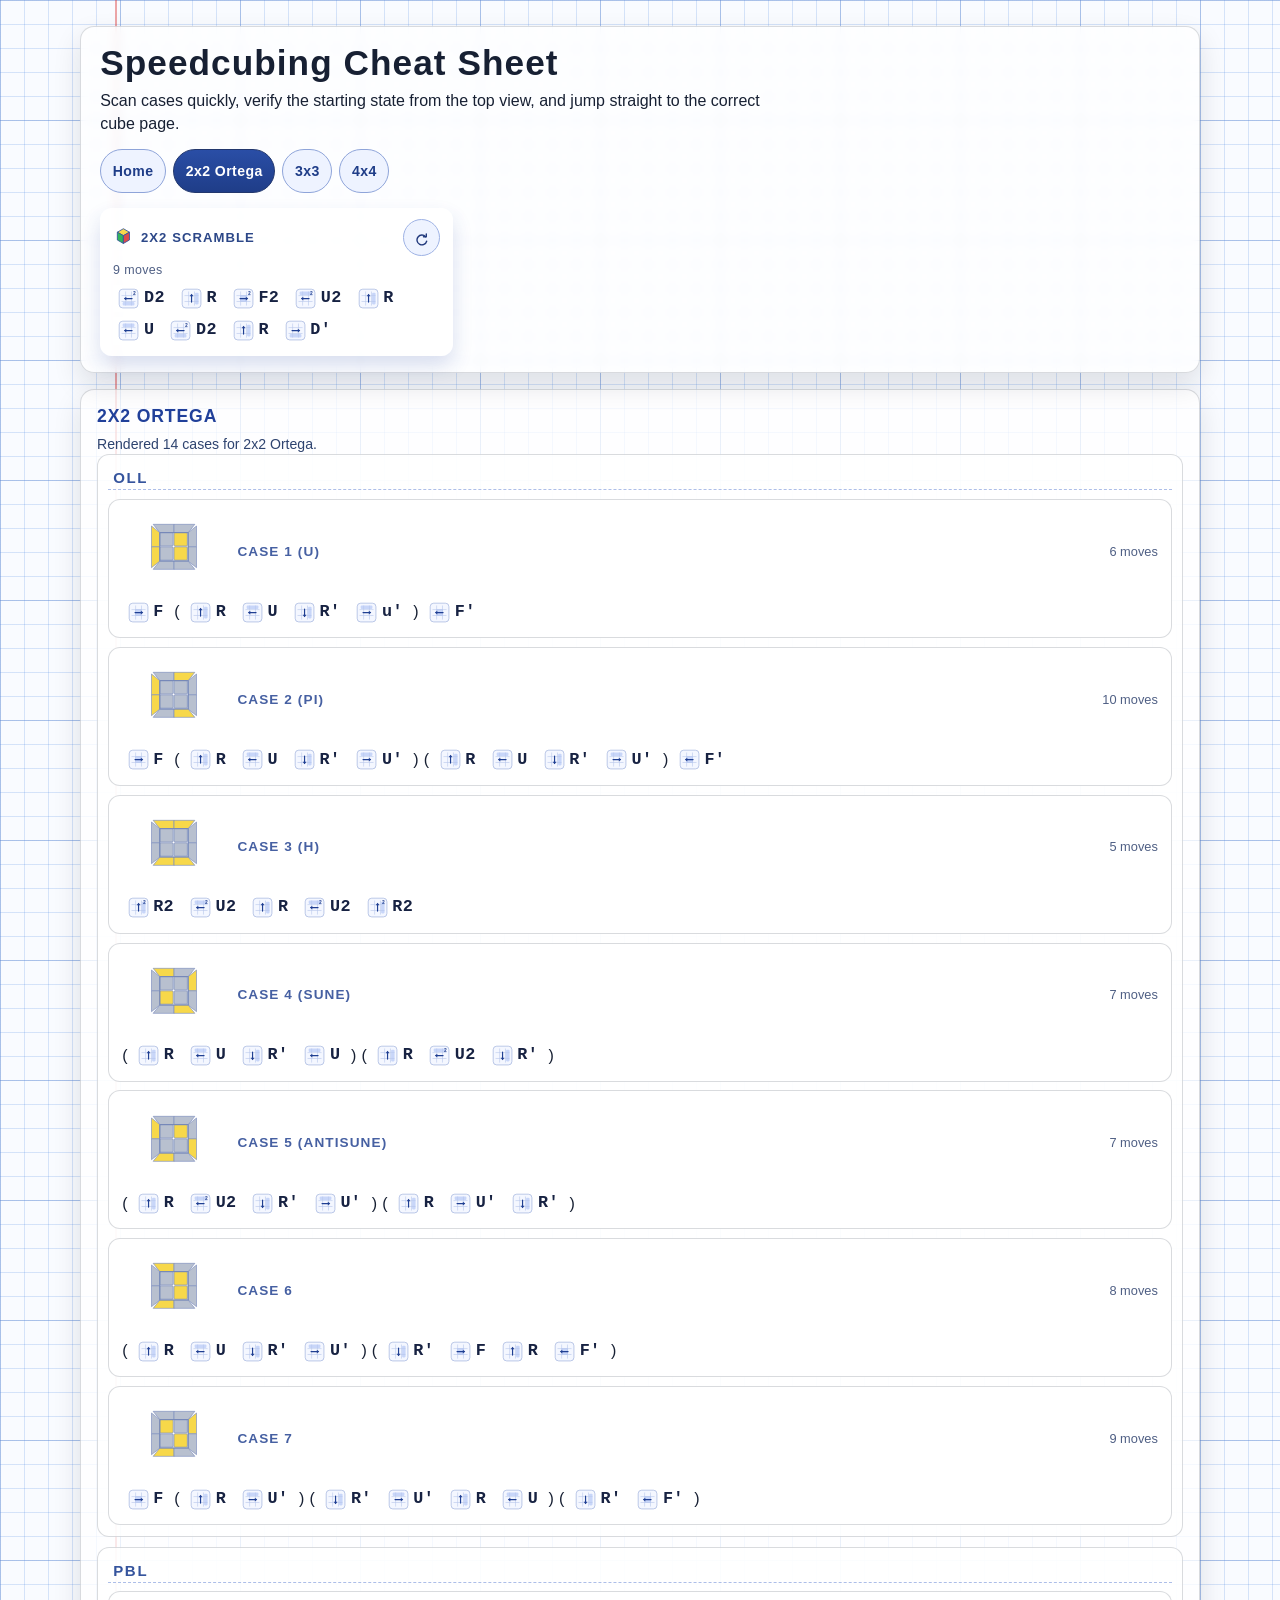
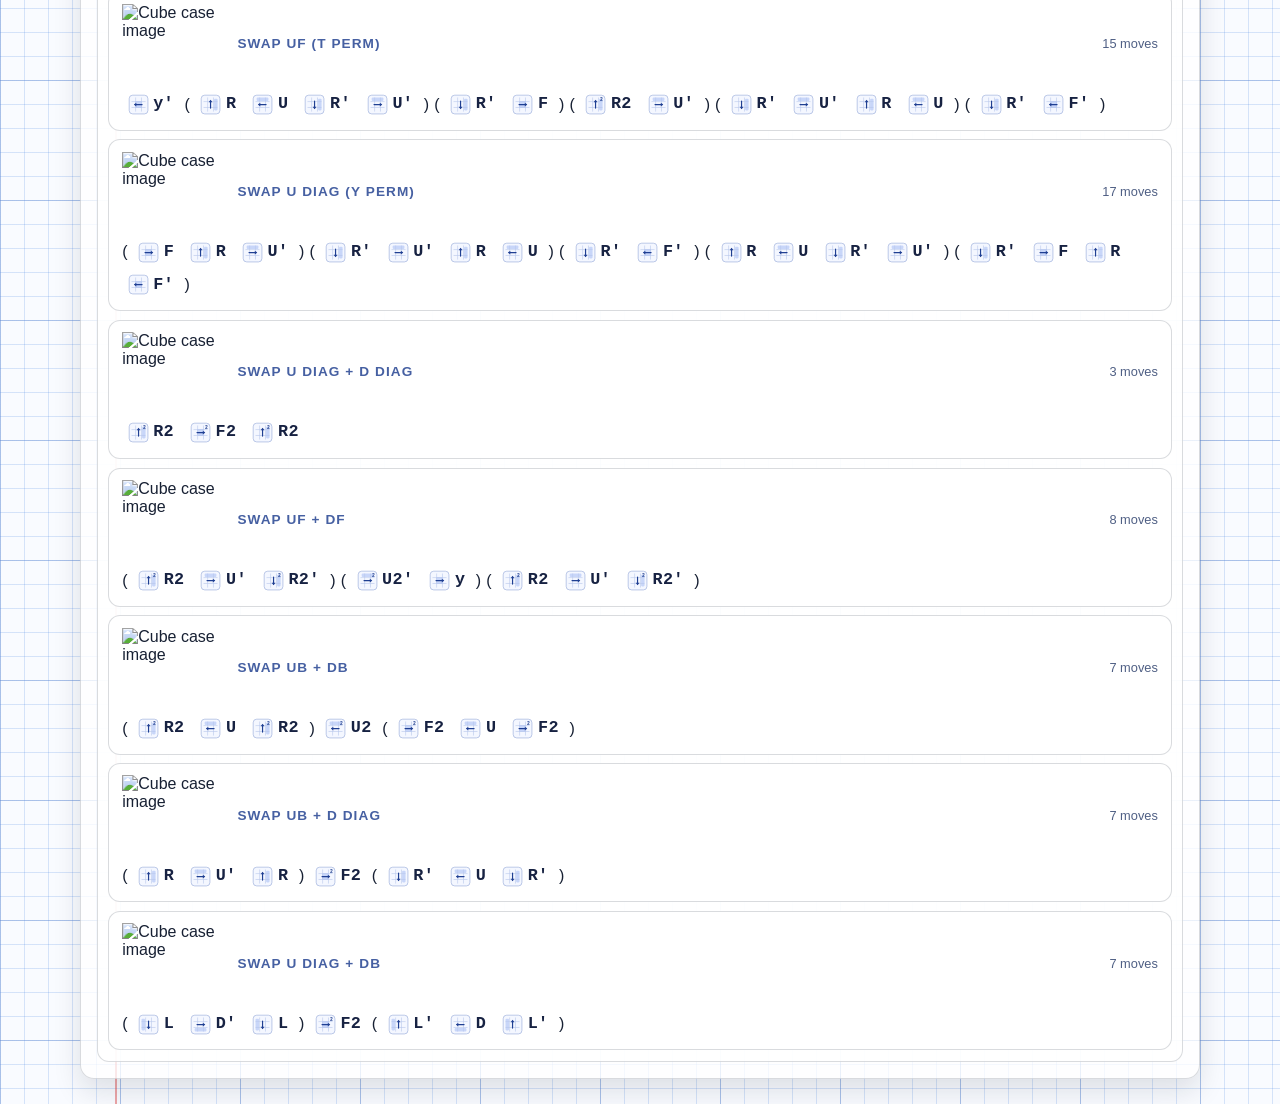
==== commit b31df370: "feat: add scramble generation and display for 2x2, 3x3, and 4x4 cubes with styling updates Co-author" ====
--- a/speedcubing-2x2.html
+++ b/speedcubing-2x2.html
@@ -22,6 +22,7 @@
                 <a class="cube-tab" href="speedcubing-3x3.html">3x3</a>
                 <a class="cube-tab" href="speedcubing-4x4.html">4x4</a>
             </nav>
+            <div id="heroScrambles" class="hero-scrambles"></div>
         </section>
 
         <section class="layout">
@@ -36,6 +37,7 @@
     <script src="speedcubing-utils.js"></script>
     <script src="speedcubing-app.js"></script>
     <script>
+        window.speedcubingApp.renderHeaderScrambles(document.getElementById("heroScrambles"), "2x2", true);
         window.speedcubingApp.renderCubePage(
             "2x2 Ortega",
             "./speedcubing-config-2x2.json",
--- a/speedcubing-cheatsheet.css
+++ b/speedcubing-cheatsheet.css
@@ -73,6 +73,83 @@
     margin-top: 0.85rem;
 }
 
+.hero-scrambles {
+    margin-top: 0.95rem;
+    display: grid;
+    grid-template-columns: repeat(3, minmax(0, 1fr));
+    gap: 0.7rem;
+}
+
+.scramble-card {
+    display: grid;
+    gap: 0.45rem;
+    padding: 0.7rem 0.8rem;
+    /* border: 1px solid rgba(83, 108, 170, 0.2); */
+    border-radius: 12px;
+    background: var(--card);
+    box-shadow: 0 8px 16px rgba(33, 64, 154, 0.08);
+}
+
+.scramble-card.active {
+    border-color: #22376d;
+    box-shadow: 0 10px 20px rgba(33, 64, 154, 0.16);
+}
+
+.scramble-card-top {
+    display: flex;
+    justify-content: space-between;
+    align-items: center;
+    gap: 0.6rem;
+}
+
+.scramble-label {
+    display: inline-flex;
+    align-items: center;
+    gap: 0.45rem;
+    min-width: 0;
+    font-size: 0.82rem;
+    font-weight: 700;
+    text-transform: uppercase;
+    letter-spacing: 0.08em;
+    color: #2c4788;
+}
+
+.scramble-cube-icon {
+    width: 1.3rem;
+    height: 1.3rem;
+    flex: 0 0 auto;
+}
+
+.scramble-refresh {
+    width: 2.3rem;
+    height: 2.3rem;
+    padding: 0;
+    border-radius: 999px;
+    background: #eef3ff;
+    color: #223a7d;
+    border-color: #9eb2e4;
+    display: inline-flex;
+    align-items: center;
+    justify-content: center;
+    flex: 0 0 auto;
+}
+
+.scramble-action-icon {
+    width: 1.05rem;
+    height: 1.05rem;
+}
+
+.scramble-meta {
+    font-size: 0.78rem;
+    color: #4f5f84;
+    letter-spacing: 0.03em;
+}
+
+.scramble-sequence {
+    min-height: 3.2rem;
+    align-items: flex-start;
+}
+
 .cube-tabs {
     display: flex;
     flex-wrap: wrap;
@@ -368,6 +445,10 @@
         grid-template-columns: 1fr;
     }
 
+    .hero-scrambles {
+        grid-template-columns: 1fr;
+    }
+
     .case-top {
         align-items: flex-start;
     }
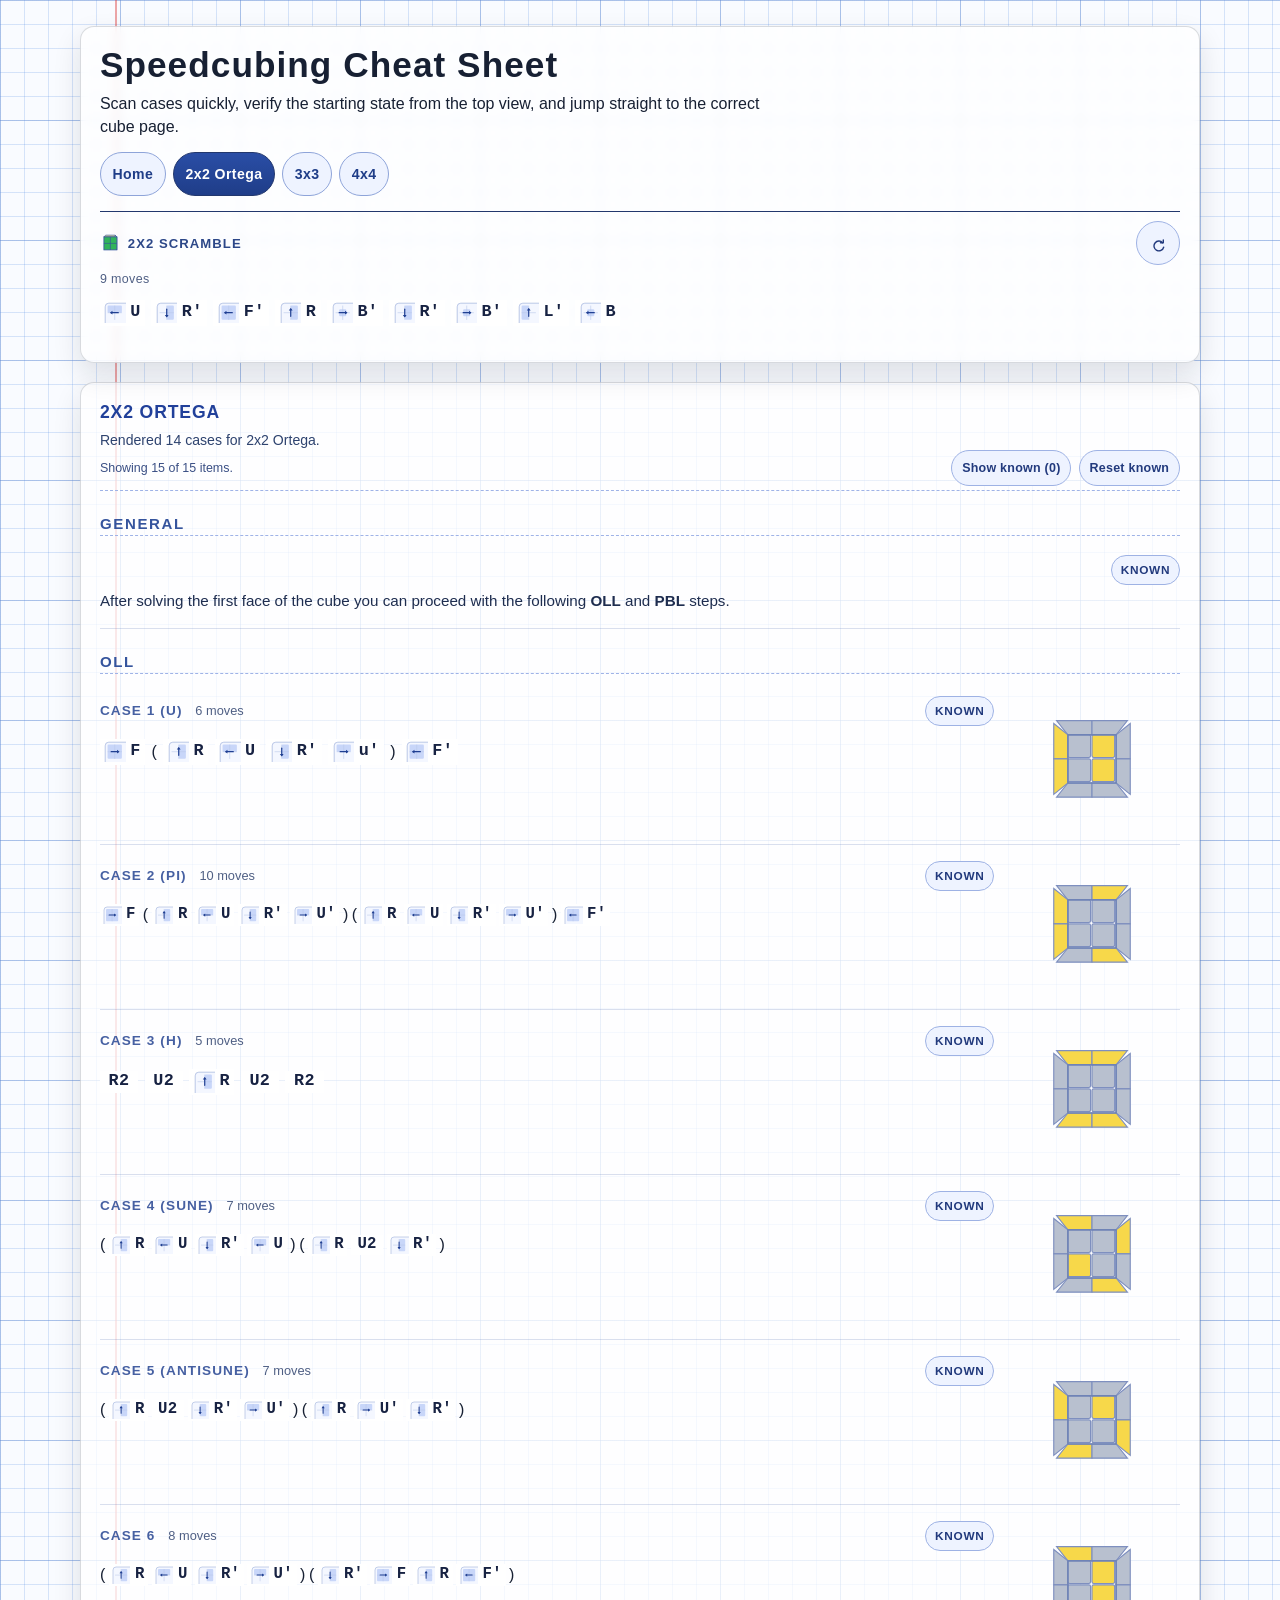
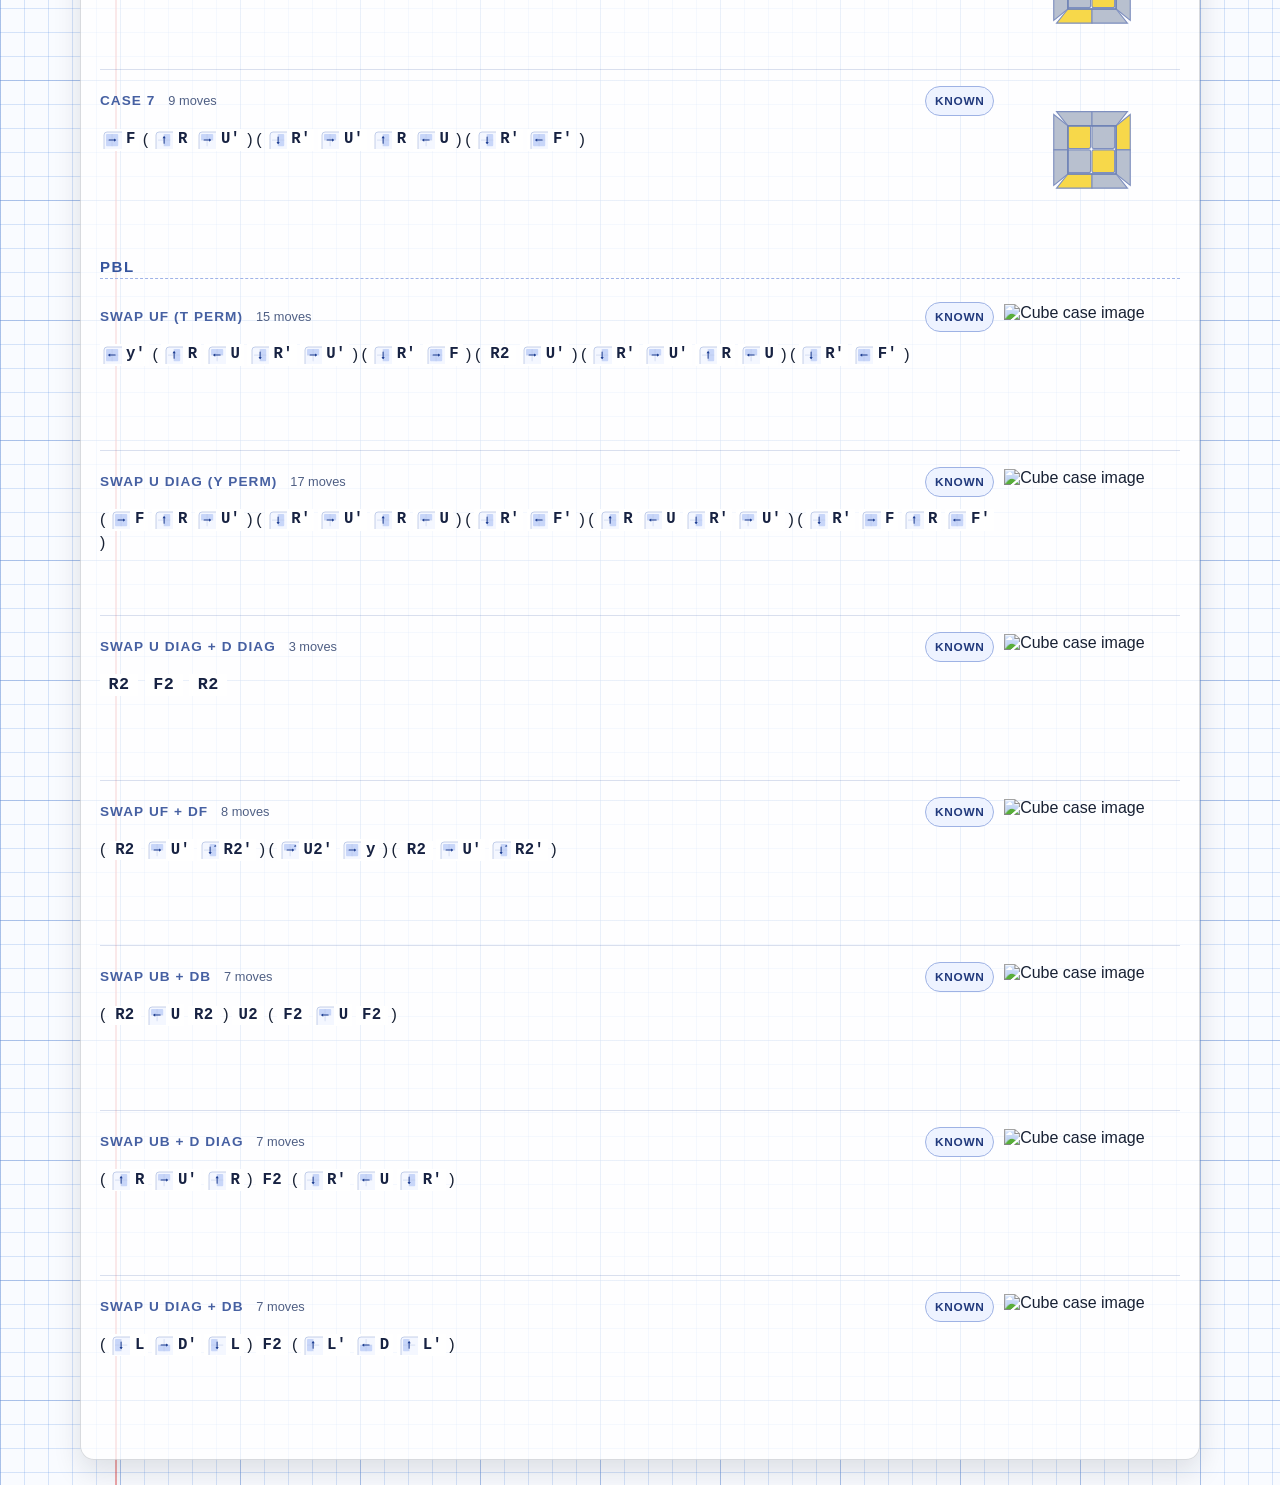
==== commit 5eb6c79d: "feat: add PWA support with service worker, manifest, and icons for Speedcubing Cheat Sheet" ====
--- a/speedcubing-2x2.html
+++ b/speedcubing-2x2.html
@@ -4,6 +4,11 @@
 <head>
     <meta charset="UTF-8" />
     <meta name="viewport" content="width=device-width, initial-scale=1.0" />
+    <meta name="theme-color" content="#21409a" />
+    <meta name="apple-mobile-web-app-capable" content="yes" />
+    <meta name="apple-mobile-web-app-status-bar-style" content="default" />
+    <link rel="manifest" href="manifest.webmanifest" />
+    <link rel="icon" href="icons/icon-192.svg" type="image/svg+xml" />
     <title>Speedcubing Cheat Sheet - 2x2 Ortega</title>
     <link rel="stylesheet" href="speedcubing-cheatsheet.css">
 </head>
@@ -36,6 +41,7 @@
 
     <script src="speedcubing-utils.js"></script>
     <script src="speedcubing-app.js"></script>
+    <script src="pwa-register.js"></script>
     <script>
         window.speedcubingApp.renderHeaderScrambles(document.getElementById("heroScrambles"), "2x2", true);
         window.speedcubingApp.renderCubePage(
--- a/speedcubing-cheatsheet.css
+++ b/speedcubing-cheatsheet.css
@@ -12,6 +12,11 @@
     --border: rgba(23, 32, 51, 0.16);
     --shadow: 0 12px 28px rgba(18, 25, 39, 0.12);
     --radius: 14px;
+    --space-1: clamp(0.35rem, 0.3rem + 0.12vw, 0.5rem);
+    --space-2: clamp(0.5rem, 0.46rem + 0.18vw, 0.75rem);
+    --space-3: clamp(0.75rem, 0.68rem + 0.26vw, 1rem);
+    --space-4: clamp(1rem, 0.9rem + 0.35vw, 1.35rem);
+    --space-5: clamp(1.35rem, 1.2rem + 0.45vw, 1.8rem);
 }
 
 * {
@@ -43,7 +48,7 @@
     max-width: 1120px;
     margin: 0 auto;
     display: grid;
-    gap: 1rem;
+    gap: var(--space-4);
 }
 
 .hero {
@@ -51,7 +56,7 @@
     border: 1px solid var(--border);
     box-shadow: var(--shadow);
     border-radius: var(--radius);
-    padding: 1rem 1.2rem;
+    padding: var(--space-4);
     backdrop-filter: blur(5px);
     animation: rise 0.55s ease-out;
 }
@@ -63,36 +68,35 @@
 }
 
 .hero p {
-    margin: 0.4rem 0 0;
+    margin: var(--space-1) 0 0;
     max-width: 76ch;
     font-size: 1rem;
     line-height: 1.45;
 }
 
 .hero-nav {
-    margin-top: 0.85rem;
+    margin-top: var(--space-3);
 }
 
 .hero-scrambles {
-    margin-top: 0.95rem;
-    display: grid;
-    grid-template-columns: repeat(3, minmax(0, 1fr));
-    gap: 0.7rem;
+    margin-top: var(--space-3);
+    display: grid;
+    grid-template-columns: repeat(auto-fit, minmax(220px, 1fr));
+    gap: var(--space-2);
 }
 
 .scramble-card {
     display: grid;
-    gap: 0.45rem;
-    padding: 0.7rem 0.8rem;
-    /* border: 1px solid rgba(83, 108, 170, 0.2); */
-    border-radius: 12px;
-    background: var(--card);
-    box-shadow: 0 8px 16px rgba(33, 64, 154, 0.08);
+    gap: var(--space-1);
+    padding: var(--space-2) 0;
+    border-top: 1px solid rgba(76, 103, 170, 0.26);
+    border-radius: 0;
+    background: transparent;
+    box-shadow: none;
 }
 
 .scramble-card.active {
-    border-color: #22376d;
-    box-shadow: 0 10px 20px rgba(33, 64, 154, 0.16);
+    border-top-color: #22376d;
 }
 
 .scramble-card-top {
@@ -121,8 +125,8 @@
 }
 
 .scramble-refresh {
-    width: 2.3rem;
-    height: 2.3rem;
+    width: 2.75rem;
+    height: 2.75rem;
     padding: 0;
     border-radius: 999px;
     background: #eef3ff;
@@ -146,7 +150,7 @@
 }
 
 .scramble-sequence {
-    min-height: 3.2rem;
+    min-height: 2.6rem;
     align-items: flex-start;
 }
 
@@ -193,7 +197,7 @@
 
 .layout {
     display: grid;
-    gap: 1rem;
+    gap: var(--space-4);
     grid-template-columns: 1fr;
     align-items: start;
 }
@@ -203,7 +207,7 @@
     border: 1px solid var(--border);
     box-shadow: var(--shadow);
     border-radius: var(--radius);
-    padding: 1rem;
+    padding: var(--space-4);
     animation: rise 0.65s ease-out;
 }
 
@@ -273,6 +277,11 @@
     filter: brightness(1.03);
 }
 
+button:focus-visible {
+    outline: 3px solid rgba(33, 64, 154, 0.28);
+    outline-offset: 2px;
+}
+
 .status {
     min-height: 1.2rem;
     margin-top: 0.4rem;
@@ -281,38 +290,136 @@
     line-height: 1.4;
 }
 
+.status[data-state="error"] {
+    color: #a52b2b;
+}
+
 .sheet {
     display: grid;
-    gap: 0.65rem;
+    gap: var(--space-3);
+}
+
+.sheet-controls {
+    display: flex;
+    flex-wrap: wrap;
+    align-items: center;
+    gap: 0.45rem;
+    padding: 0 0 0.2rem;
+    border-bottom: 1px dashed #9fb3e7;
+}
+
+.sheet-visibility-summary {
+    font-size: 0.78rem;
+    color: #3a4f84;
+    margin-right: auto;
+}
+
+.sheet-control-btn {
+    min-height: 36px;
+    padding: 0.28rem 0.62rem;
+    border-radius: 999px;
+    font-size: 0.78rem;
 }
 
 .group-block {
-    border: 1px solid var(--border);
-    border-radius: 12px;
-    background: #ffffffd1;
-    padding: 0.65rem;
-    display: grid;
-    gap: 0.55rem;
+    border: 0;
+    border-radius: 0;
+    background: transparent;
+    padding: 0;
+    display: grid;
+    gap: var(--space-1);
 }
 
 .group-title {
-    margin: 0;
-    padding: 0.2rem 0.3rem;
+    margin: var(--space-2) 0 var(--space-1);
+    padding: 0 0 0.2rem;
     font-size: 0.94rem;
     text-transform: uppercase;
     letter-spacing: 0.11em;
     color: #35549d;
-    border-bottom: 1px dashed #adbee8;
+    border-bottom: 1px dashed #9fb3e7;
+}
+
+.group-markdown {
+    border-bottom: 1px solid rgba(73, 103, 171, 0.2);
+    padding: var(--space-1) 0 var(--space-2);
+    color: #1e2d4f;
+    line-height: 1.45;
+}
+
+.group-markdown.is-hidden-known {
+    opacity: 0.74;
+}
+
+.group-markdown-actions {
+    display: flex;
+    justify-content: flex-end;
+    margin-bottom: 0.2rem;
+}
+
+.group-markdown-content {
+    min-width: 0;
+}
+
+.group-markdown h1,
+.group-markdown h2,
+.group-markdown h3 {
+    margin: 0.35rem 0 0.45rem;
+    color: #294a94;
+    letter-spacing: 0.03em;
+}
+
+.group-markdown h1 {
+    font-size: 1rem;
+}
+
+.group-markdown h2 {
+    font-size: 0.94rem;
+}
+
+.group-markdown h3 {
+    font-size: 0.88rem;
+}
+
+.group-markdown p,
+.group-markdown blockquote,
+.group-markdown ul,
+.group-markdown ol {
+    margin: 0.4rem 0;
+}
+
+.group-markdown ul,
+.group-markdown ol {
+    padding-left: 1.2rem;
+}
+
+.group-markdown blockquote {
+    border-left: 3px solid #9ab0e8;
+    padding-left: 0.6rem;
+    color: #374f84;
+}
+
+.group-markdown code {
+    font: 700 0.82rem/1 "SF Mono", "Menlo", monospace;
+    background: #edf2ff;
+    color: #1f3d88;
+    border-radius: 6px;
+    padding: 0.08rem 0.26rem;
 }
 
 .alg-card {
-    border: 1px solid var(--border);
-    border-radius: 12px;
-    background: #ffffffcf;
-    padding: 0.7rem 0.8rem;
-    display: grid;
-    gap: 0.45rem;
+    border: 0;
+    border-bottom: 1px solid rgba(73, 103, 171, 0.2);
+    border-radius: 0;
+    background: transparent;
+    padding: var(--space-2) 0;
+    display: grid;
+    gap: var(--space-2);
     animation: reveal 0.35s ease both;
+}
+
+.alg-card:last-child {
+    border-bottom: 0;
 }
 
 .alg-head {
@@ -324,20 +431,59 @@
     min-width: 0;
 }
 
+.alg-head-actions {
+    display: inline-flex;
+    align-items: center;
+    margin-left: auto;
+}
+
+.case-hide-toggle {
+    min-height: 30px;
+    padding: 0.18rem 0.56rem;
+    border-radius: 999px;
+    font-size: 0.74rem;
+    text-transform: uppercase;
+    letter-spacing: 0.06em;
+}
+
+.alg-card.is-hidden-known {
+    opacity: 0.74;
+}
+
 .case-top {
-    display: flex;
-    justify-content: flex-start;
-    align-items: center;
-    gap: 0.7rem;
+    display: grid;
+    grid-template-columns: minmax(0, 1fr) auto;
+    align-items: start;
+    gap: var(--space-2);
 }
 
 .case-top .alg-head {
     flex: 1;
 }
 
+.case-details {
+    display: grid;
+    gap: var(--space-1);
+    min-width: 0;
+}
+
+.cube-guide {
+    display: grid;
+    justify-items: start;
+    gap: 0.15rem;
+}
+
+.cube-guide-label {
+    font-size: 0.72rem;
+    text-transform: uppercase;
+    letter-spacing: 0.08em;
+    color: #4660a2;
+    font-weight: 700;
+}
+
 .start-preview {
-    width: 104px;
-    height: 80px;
+    width: 176px;
+    height: 136px;
     flex: 0 0 auto;
 }
 
@@ -358,7 +504,20 @@
 .sequence {
     display: flex;
     flex-wrap: wrap;
-    gap: 0.32rem;
+    gap: var(--space-1);
+    align-items: center;
+}
+
+.sequence-label {
+    font-size: 0.72rem;
+    text-transform: uppercase;
+    letter-spacing: 0.08em;
+    color: #4660a2;
+    font-weight: 700;
+}
+
+.sequence.is-dense {
+    gap: 0.22rem;
 }
 
 .move {
@@ -367,8 +526,8 @@
     align-items: center;
     justify-content: center;
     gap: 0.28rem;
-    min-width: 2.5em;
-    padding: 0.2rem 0.34rem;
+    min-width: 2.28em;
+    padding: 0.15rem 0.28rem;
     /* border-radius: 8px;
     border: 1px solid rgba(24, 35, 62, 0.15); */
     background: #fff;
@@ -377,10 +536,21 @@
     letter-spacing: 0.02em;
 }
 
+.sequence.is-dense .move {
+    min-width: 2.06em;
+    padding: 0.12rem 0.22rem;
+    font-size: 0.98rem;
+}
+
 .move-icon {
-    width: 1.32rem;
-    height: 1.32rem;
+    width: 1.34rem;
+    height: 1.34rem;
     flex: 0 0 auto;
+}
+
+.sequence.is-dense .move-icon {
+    width: 1.14rem;
+    height: 1.14rem;
 }
 
 .move-text {
@@ -454,8 +624,38 @@
     }
 
     .start-preview {
-        width: 96px;
-        height: 74px;
+        width: 148px;
+        height: 114px;
+    }
+}
+
+@media (max-width: 680px) {
+    .sheet-controls {
+        gap: 0.35rem;
+    }
+
+    .sheet-visibility-summary {
+        width: 100%;
+        margin-right: 0;
+    }
+
+    .case-top {
+        grid-template-columns: 1fr;
+    }
+
+    .start-preview {
+        width: 132px;
+        height: 102px;
+    }
+
+    .sequence {
+        gap: 0.18rem;
+    }
+
+    .move {
+        min-width: 1.94em;
+        padding: 0.1rem 0.18rem;
+        font-size: 0.94rem;
     }
 }
 
